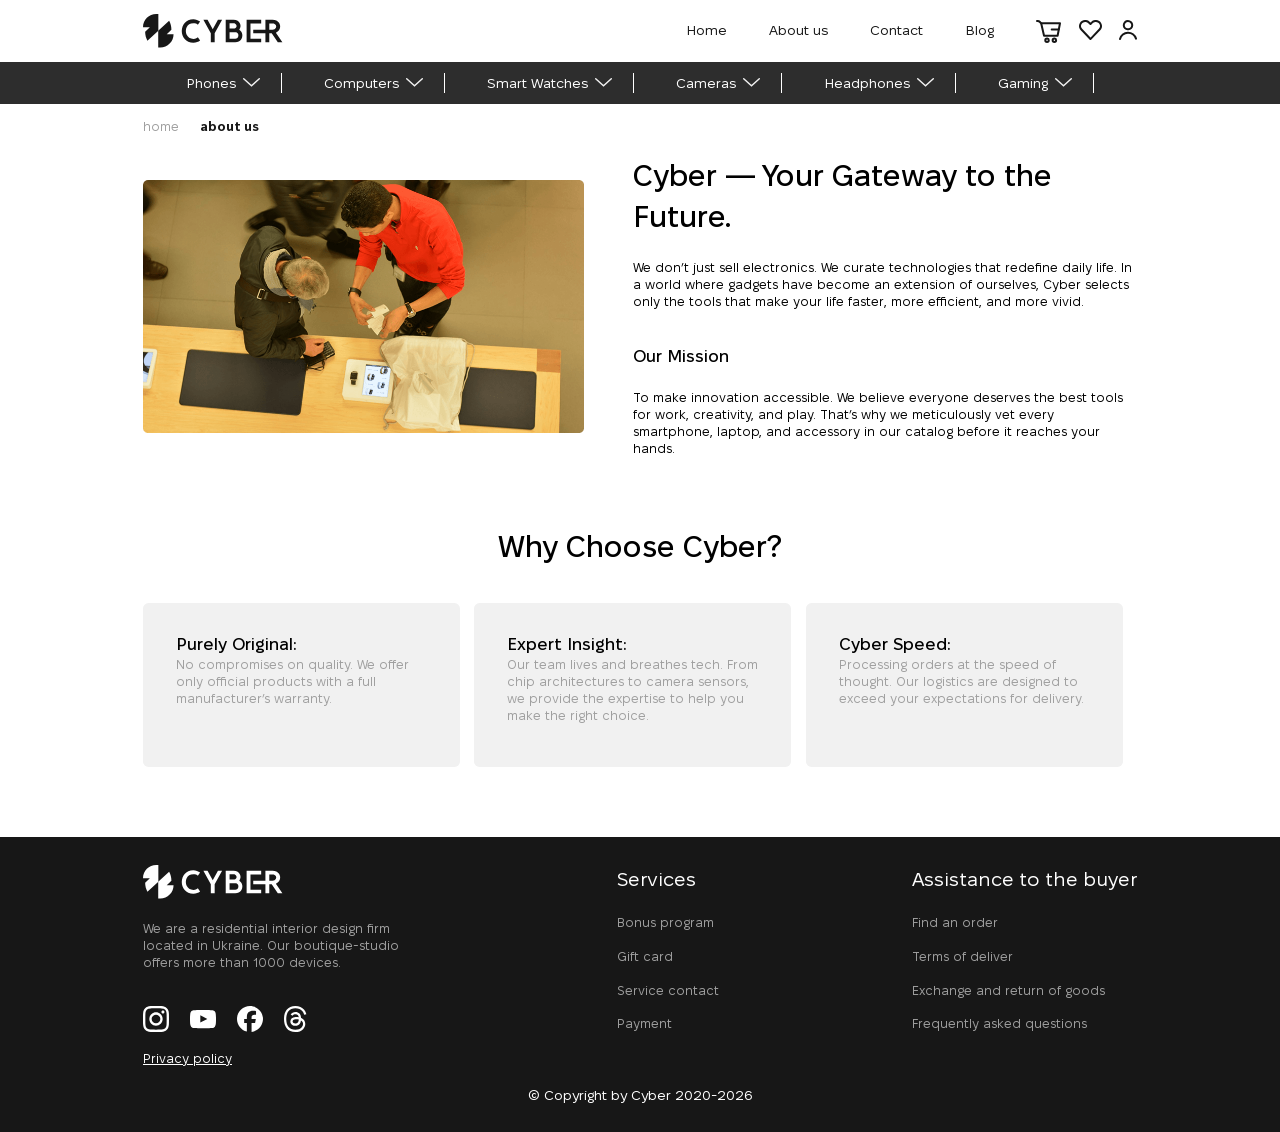
==== aboutus.html @ ea9ed5dd "add" ====
<!DOCTYPE html>
<html lang="en">
<head>
    <meta charset="UTF-8">
    <meta name="viewport" content="width=device-width, initial-scale=1.0">
    <title>about us</title>
    <link rel="stylesheet" href="css/style.css">
</head>
<body>
    <header class="header">
        <div class="head wrapper">
            <div class="logo">
                <a href="index.html">
                    <source srcset="img/footlogo.svg" type="image/png">
                    <img src="img/footlogo.svg" alt="cyber-logo">
                </a>
            </div>
            <nav class="">
                <div class="main flax-between flax-centr">
                    <div>
                        <ul class="main flax-between flax-centr">
                            <li><a class="swap" href="index.html">Home</a></li>
                            <li><a class="swap" href="aboutus.html">About us</a></li>
                            <li><a class="swap" href="#">Contact</a></li>
                            <li><a class="swap" href="blog.html">Blog</a></li>
                        </ul>
                    </div>
                    <div class="sociall">
                        <a class="fastmove" href="#"><img src="img/ShoppingCart.svg" alt="magazin">
                        </a>
                        <a class="fastmove" href="favourite.html"><img src="img/heard.svg" alt="like">
                        </a>
                        <a class="fastmove" href="#"><img src="img/login.svg" alt="login">
                        </a>
                    </div>
                </div>
            </nav>
        </div>
        <div class="main-catalog">
            <ul class="main-catalog flax-between flax-centr">
                <li class="li"><a class="a" href="#">Phones</a><svg width="17" height="10" viewBox="0 0 12 7"
                        fill="none" xmlns="http://www.w3.org/2000/svg">
                        <path d="M0.5 0.5L6.00002 5.5L11.5 0.5" stroke="#F1F1F1" stroke-linecap="round" />
                    </svg></li>
                <li class="li"><a class="a" href="#">Computers</a><svg width="17" height="10" viewBox="0 0 12 7"
                        fill="none" xmlns="http://www.w3.org/2000/svg">
                        <path d="M0.5 0.5L6.00002 5.5L11.5 0.5" stroke="#F1F1F1" stroke-linecap="round" />
                    </svg></li>
                <li class="li"><a class="a" href="#">Smart Watches</a><svg width="17" height="10" viewBox="0 0 12 7"
                        fill="none" xmlns="http://www.w3.org/2000/svg">
                        <path d="M0.5 0.5L6.00002 5.5L11.5 0.5" stroke="#F1F1F1" stroke-linecap="round" />
                    </svg></li>
                <li class="li"><a class="a" href="#">Cameras</a><svg width="17" height="10" viewBox="0 0 12 7"
                        fill="none" xmlns="http://www.w3.org/2000/svg">
                        <path d="M0.5 0.5L6.00002 5.5L11.5 0.5" stroke="#F1F1F1" stroke-linecap="round" />
                    </svg></li>
                <li class="li"><a class="a" href="#">Headphones</a><svg width="17" height="10" viewBox="0 0 12 7"
                        fill="none" xmlns="http://www.w3.org/2000/svg">
                        <path d="M0.5 0.5L6.00002 5.5L11.5 0.5" stroke="#F1F1F1" stroke-linecap="round" />
                    </svg>
                </li>
                <li class="li"><a class="a" href="#">Gaming</a><svg width="17" height="10" viewBox="0 0 12 7"
                        fill="none" xmlns="http://www.w3.org/2000/svg">
                        <path d="M0.5 0.5L6.00002 5.5L11.5 0.5" stroke="#F1F1F1" stroke-linecap="round" />
                    </svg>
                </li>
            </ul>
        </div>
    </header>
    <main class="wrapper">
        <div class="knopka">
            <a class="kn" href="#">home</a>
            <a class="activ" href="#">about us</a>
        </div>
        <section class="aboutus">
            <div class="img">
                <picture>
                    <img src="img/aboutimg.png" alt="photo shop">
                </picture>
            </div>
            <div class="textus">
                <div class="hed">
                    <h2 class="hedh2">Cyber — Your Gateway to the Future.</h2>
                    <p>We don’t just sell electronics. We curate technologies that redefine daily life. In a world where gadgets have become an extension of ourselves, Cyber selects only the tools that make your life faster, more efficient, and more vivid.</p>
                </div>
                <div class="nuz">
                    <h2 class="minih2">Our Mission</h2>
                    <p>To make innovation accessible. We believe everyone deserves the best tools for work, creativity, and play. That’s why we meticulously vet every smartphone, laptop, and accessory in our catalog before it reaches your hands.</p>
                </div>
            </div>
        </section>
        <h2 class="imbest">Why Choose Cyber?</h2>
        <div class="whyme">
            <div class="original">
                <h2>Purely Original:</h2>
                <p>No compromises on quality. We offer only official products with a full manufacturer’s warranty.</p>
            </div>
            <div class="expert">
                <h2>Expert Insight:</h2>
                <p>Our team lives and breathes tech. From chip architectures to camera sensors, we provide the expertise to help you make the right choice.</p>
            </div>
            <div class="speed">
                <h2>Cyber Speed:</h2>
                <p>Processing orders at the speed of thought. Our logistics are designed to exceed your expectations for delivery.</p>
            </div>
        </div>
    </main>
    <footer>
        <div class="footer ">
            <div class="footer wrapper">
                <div class="Cyber">
                    <div class="foot-logo">
                        <a href="index.html">
                            <img src="img/headlogo.svg" alt="footerlogo">
                        </a>
                    </div>
                    <div class="foottext">
                        <p>We are a residential interior design firm located in Ukraine. Our boutique-studio offers more
                            than
                            1000
                            devices.</p>
                    </div>
                    <div class="social">
                        <a class="socialm" href="#">
                            <img src="img/SocialIcons.svg" alt="Socialinst">
                        </a>
                        <a class="socialm" href="#">
                            <img src="img/youtobe.svg" alt="Socialyoutobe">
                        </a>
                        <a class="socialm" href="#">
                            <img src="img/face.svg" alt="Socialface">
                        </a>
                        <a class="socialm" href="#">
                            <img src="img/tread.svg" alt="Socialtread">
                        </a>
                    </div>
                    <div class="policy">
                        <a class="policy" href="#">Privacy policy</a>
                    </div>
                </div>
                <div class="service">
                    <h2 class="serv">Services</h2>
                    <ul class="servicesmenu">
                        <li><a class="serme" href="#">Bonus program</a></li>
                        <li><a class="serme" href="#">Gift card</a></li>
                        <li><a class="serme" href="#">Service contact</a></li>
                        <li><a class="serme" href="#">Payment</a></li>
                    </ul>
                </div>
                <div class="assistance">
                    <h2 class="serv">Assistance to the buyer</h2>
                    <ul class="assistancemenu">
                        <li><a class="serme" href="#">Find an order</a></li>
                        <li><a class="serme" href="#">Terms of deliver</a></li>
                        <li><a class="serme" href="#">Exchange and return of goods</a></li>
                        <li><a class="serme" href="#">Frequently asked questions</a></li>
                    </ul>
                </div>

            </div>
        </div>
        <p class="year ">© Copyright by Cyber 2020-2026</p>

    </footer>
</body>
</html>
---- css/style.css ----
@font-face {
    font-family: 'Fixel Display';
    src: url('../font/FixelDisplay-Bold.woff2') format('woff2'),
        url('../font/FixelDisplay-Bold.woff') format('woff'),
        url('../font/FixelDisplay-Bold.ttf') format('truetype');
    font-weight: bold;
    font-style: normal;
    font-display: swap;
}

@font-face {
    font-family: 'Fixel Display';
    src: url('../font/FixelDisplay-Medium.woff2') format('woff2'),
        url('../font/FixelDisplay-Medium.woff') format('woff'),
        url('../font/FixelDisplay-Medium.ttf') format('truetype');
    font-weight: 500;
    font-style: normal;
    font-display: swap;
}

@font-face {
    font-family: 'Fixel Display';
    src: url('../font/FixelDisplay-Regular.woff2') format('woff2'),
        url('../font/FixelDisplay-Regular.woff') format('woff'),
        url('../font/FixelDisplay-Regular.ttf') format('truetype');
    font-weight: normal;
    font-style: normal;
    font-display: swap;
}

@font-face {
    font-family: 'Fixel Display';
    src: url('../font/') format('woff2'),
        url('../font/FixelDisplay-ExtraLight.woff') format('woff'),
        url('../font/FixelDisplay-ExtraLight.ttf') format('truetype');
    font-weight: 200;
    font-style: normal;
    font-display: swap;
}

html {
    font-size: 0.5px;
}

* {
    margin: 0;
    padding: 0;
}

body {
    cursor: url("/img/aplecors"), auto;
}

body,
p,
ul,
h1,
h2,
a {
    font-family: 'Fixel Display';
    margin: 0;
}

h2 {
    font-size: 42rem;
    font-weight: 500;
}

.info {
    display: flex;
}

.namer {
    padding: 55 0rem;
}
.logo img{
    width: 100%;
    max-width: 140px;
}
.foot-logo img{
    width: 100%;
    max-width: 140px;
}
.wrapper {
    max-width: 1420rem;
    margin: 0rem auto;
}

.dark-bgc {
    display: none;
    position: fixed;
    top: 0;
    left: 0;
    width: 100%;
    height: 100%;
    background-color: rgba(0, 0, 0, 0.42);
    backdrop-filter: blur(4px);
    z-index: 1;
}

.cancel {
    position: absolute;
    left: 90%;
    top: 0%;
    z-index: 3;
    font-size: 60rem;
}

.sociall {
    display: flex;
    gap: 25rem;
    cursor: url("/img/aplecotcebtn"), pointer;
}

.AirPods {
    border-top: 2px solid black;
}

.visionpro {
    border-top: 2px solid black;
}

.Macbook {
   border-top: 2px solid black;
}

.info {
    min-height: 70vh;
    display: grid;
    grid-template-columns: repeat(1, 1fr);
    grid-template-rows: repeat(4, 1fr);

}

.info h2 {
    font-weight: 200;
    text-transform: uppercase;
    padding: 0 0 40rem 0;
}

.info span {
    font-weight: 500;
    text-transform: uppercase;

}

.main,
ul,
a {
    gap: 60rem;
    text-decoration: none;
    list-style: none;
    color: #171717;
    cursor: url("/img/aplecotcebtn"), pointer;
}
.swap {
    font-size: 20rem;
    display: inline-block;
    transition: .5s;
}
.menu {
    position: fixed;
    left: -100%;
    top: 0;
    gap: 20px;
    height: 100vh;
    width: 70vw;
    background-color: #ffffff81;
    z-index: 3;
    display: flex;
    flex-direction: column;
    align-items: top;
}
.menu a{
    border-bottom: 3px solid black;
    font-size: 50rem;
}
.burger span {
    display: block;
    height: 7rem;
    background-color: #000000;
    margin: 3rem 0;
    border-radius: 5rem;
}

.br1 {
    width: 40rem;
}

.br2 {
    width: 30rem;
}

.br3 {
    width: 20rem;
}

.header {
    background: #fff;
}

.head {
    padding: 20rem 0;
    display: flex;
    justify-content: space-between;
    align-items: center;
}

.main-catalog {
    display: flex;
    align-items: center;
    justify-content: center;
    height: 60rem;
    color: rgba(255, 255, 255, 1);
    background-color: #2D2D2D;
    font-size: 20rem;
    overflow: scroll;
    
}
.main-catalog svg{
    display: none;
}

svg {
    display: inline-block;
    transition: .5s;
}

.a {
    transition: .5s;
    color: rgba(255, 255, 255, 1);
    display: inline-block;
    cursor: url("/img/aplecotcebtn"), pointer;
    padding: 0 10rem 0 0;
}

.name {
    position: relative;
    align-items: center;
    background: rgba(23, 23, 23, 1);
    height: 90vh;
    padding: 100rem 0 0 0;
    margin: 0 auto;
    font-weight: 200;
    overflow: hidden;
}

.name p,
h1 {
    font-size: 28rem;
    color: rgba(255, 255, 255, 1);
}

h1 {
    font-weight: 200;
    font-size: 72rem;
    text-transform: uppercase;
}

h1 span {
    font-weight: 500;
}

.namep {
    padding: 50rem;
}

.btn-shopwhite {
    font-size: 30rem;
    color: #fff;
    display: inline-block;
    padding: 11.5rem 61.29rem;
    text-align: center;
    border-radius: 5rem;
    border: 1rem solid #ffffff;
    transition: .5s;
    cursor: url("/img/aplecotcebtn"), pointer;
}

.p {
    padding: 0 0 60rem 0;
}

.btn-shopblack {
    font-size: 30rem;
    color: rgba(23, 23, 23, 1);
    display: inline-block;
    padding: 11.5rem 61.29rem;
    text-align: center;
    border-radius: 5rem;
    border: 1rem solid rgba(23, 23, 23, 1);
    transition: .5s;
    cursor: url("/img/aplecotcebtn"), pointer;
}

.boton {
    padding: 40rem 0 0 0;
}

.imageplay {
    width: 100%;
    max-width: 300rem;
}

.textps {
    font-size: 18rem;
    flex-direction: column;
    padding: 0 5rem 0 0;
    text-align: center;
}

.PlayStation {
    display: flex;
    align-items: center;
    background: #ffffff;
}

.imageair {
    width: 100%;
    max-width: 120rem;
}

.textair {
    font-size: 18rem;
    flex-direction: column;
    text-align: center;
}

.AirPods {
    display: flex;
    align-items: center;
    background: #F1F1F1;
}

.imagevis {
    width: 100%;
    max-width: 120rem;
    padding: 0 15rem 0 0;
    
}

.textvis {
    font-size: 18rem;
    flex-direction: column;
    text-align: center;
}

.visionpro {
    display: flex;
    align-items: center;
    background: #CACACA;
}

.imagemac {
    width: 100%;
    max-width: 300rem;
    
    
}

.textmac {
    padding: 0 0 0 67rem;
    font-size: 18rem;
    width: 100%;
    max-width: 300rem;
    flex-direction: column;
    align-items: center;
}

.Macbook {
    display: flex;
    align-items: center;
    justify-content: space-between;
    background: #F1F1F1;
}

.textps h2 {
    font-size: 42rem;
}

.textmac h2 {
    font-size: 42rem;
}

.textair h2 {
    font-size: 42rem;
}

.textvis h2 {
    font-size: 42rem;
}

.iphon {
    position: absolute;
    bottom: -10rem;
    left: 50%;
    transform: translatex(-50%);
    display: none;
}

.iphon>picture {
    position: relative;
    z-index: 1;
}

.sp {
    position: relative;
    display: none;
}

.spann {
    position: absolute;
    display: block;
    bottom: 0;
    width: 200rem;
    height: 200rem;
    border-radius: 50%;
    z-index: 0;
    transform: translate(-50%);
}

.orang {
    left: 20%;
    background-color: orange;
    box-shadow: 0 0 500rem 100rem orange;
}

.wite {
    left: 80%;
    background-color: rgb(255, 255, 255);
    box-shadow: 0 0 500rem 100rem rgb(255, 255, 255);
}

.textname {
    text-align: center;
}

.clas {
    display: flex;
    gap: 30rem;
    padding: 30rem 0rem;
}

figure {
    background: #F1F1F1;
    border-radius: 8rem;
    text-align: center;
    padding: 27rem 24rem 38rem;
    margin: 0;
    transition: .5s;
    cursor: url("/img/aplecotcebtn"), pointer;
}

figcaption {
    display: flex;
    flex-direction: column;
    justify-content: space-between;
    height: 100%;
}

picture {
    display: inline-block;
    min-height: 150rem;
}

picture img {
    width: 100%;
    height: 100%;
    object-fit: cover;
}

.catalog {
    display: grid;
    grid-template-columns: repeat(2, 1fr);
    gap: 20rem;
}

.pr {
    display: flex;
    justify-content: center;
    align-items: center;
    gap: 20rem;
}


figure h2 {
    padding: 0 30rem 0 25rem;
    font-weight: 500;
    font-size: 24rem;
}

.price {
    text-align: center;
    font-weight: Bold;
    font-size: 24rem;
    padding: 20rem 0;
}

.price-50 {
    color: #9F9F9F;
    font-size: 20rem;
    text-decoration: line-through;
}

.under {
    text-decoration: underline;
    font-size: 24rem;
    color: #171717;
}

.top {
    font-size: 24rem;
    color: #9F9F9F;
    transition: .5s;
    border: 4rem solid transparent;
}

.active {
    color: #171717;
    text-decoration: underline;
}

.btnbynow {
    font-size: 24rem;
    text-align: center;
    display: block;
    color: #fff;
    background: #171717;
    padding: 18rem;
    border-radius: 5rem;
    border: 1rem solid #171717;
    transition: .5s;
    cursor: url("/img/aplecotcebtn"), pointer;
}

.category {
    padding: 100rem 0 0 0;
}

.product {
    padding: 100rem 0;
}

.min50 {
    padding: 0rem 0rem 100rem 0rem;
}

.min50 h2 {
    padding: 0 0 40rem 0;
}

.categ {
    display: grid;
    grid-template-columns: repeat(2, 1fr);
    padding: 37rem 0 0 0;
}

.btn-categ {
    text-align: center;
    display: block;
    color: #171717;
    padding: 39rem 10rem;
    border-radius: 5rem;
    font-size: 24rem;
    font-weight: 400;
    background-color: #F1F1F1;
    width: 100%;
    max-width: 220rem;
    transition: .5s;
    cursor: url("/img/aplecotcebtn"), pointer;
}

.winter-sale {
    display: flex;
    flex-direction: column;
    align-items: center;
    justify-content: center;
    height: 60vh;
    background-image: radial-gradient(rgba(0, 0, 0, 1), rgba(40, 40, 40, 1));
    margin-bottom: 96rem;
    position: relative;
}

.texwin {
    display: flex;
    z-index: 1;
    flex-direction: column;
    align-items: center;
    text-align: center;
}

.foniph {
    position: absolute;
    bottom: 0rem;
    left: 20%;
    transform: translatex(-50%);
    z-index: 0;
    width: 100%;
    max-width: 450px;
    display: none;
}

.fonipa {
    position: absolute;
    left: 80%;
    transform: translatex(-50%);
    z-index: 0;
    display: none;
}

.wintr {
    font-weight: 200;
    text-transform: uppercase;
    font-size: 72rem;
    padding: 60rem;
    color: rgba(255, 255, 255, 1);
}

.wintr span {
    font-weight: 500;
}

.foot-logo {
    padding: 40rem 0rem 30rem;
}

.footer {
    width: 100%;
    display: flex;
    justify-content: space-between;
    background: #171717;
}

.footer p {
    font-size: 18rem;
}

.foottext {
    max-width: 400rem;
    width: 100%;
    color: #9F9F9F;
}

.social {
    display: flex;
    align-items: center;
    gap: 30rem;
    padding: 50rem 0 25rem 0;
    transition: .5s;
}
.social img{
    width: 100%;
    max-width: 17px;
}

.serme {
    color: #9F9F9F;
}

.policy {
    color: #ffffff;
    text-decoration: underline;
    font-size: 18rem;
    transition: .5s;
    display: inline-block;
    cursor: url("/img/aplecotcebtn"), pointer;
}

.serv {
    font-weight: 400;
    padding: 0 0 30rem 0;
    font-size: 28rem;
    color: #fff;
}

.year {
    padding: 26rem 0 39rem 0;
    color: rgba(255, 255, 255, 1);
    background-color: #171717;
    text-align: center;
    font-size: 20rem;
}

.btn-price {
    font-size: 24rem;
    text-align: center;
    color: rgba(23, 23, 23, 1);
    padding: 18rem;
    border-radius: 5rem;
    border: 1rem solid rgba(241, 241, 241, 1);
}

.cata-log {
    display: grid;
    grid-template-columns: repeat(3, 1fr);
    gap: 20rem;
}

.baton-filter {
    display: inline;
}

.servicesmenu {

    display: grid;
    gap: 24rem;
}

.assistancemenu {
    display: grid;
    gap: 24rem;
}

.assistance {
    padding: 40rem 0 0 0;
}

.service {
    padding: 40rem 0 0 0;
}

.btn-dark {
    font-size: 24rem;
    text-align: center;
    color: rgba(255, 255, 255, 1);
    background: rgba(23, 23, 23, 1);
    padding: 18rem;
    border-radius: 5rem;
    cursor: url("/img/aplecotcebtn"), pointer;
}

.btn-white {
    font-size: 24rem;
    text-align: center;
    color: rgba(23, 23, 23, 1);
    padding: 18rem;
    border-radius: 5rem;
    border: 1rem solid rgba(23, 23, 23, 1);
    cursor: url("/img/aplecotcebtn"), pointer;
}

.flax-between {
    display: flex;
    justify-content: space-between;
}

.flax-centr {
    display: flex;
    justify-content: center;
}

.item-centr {
    display: flex;
    align-items: center;
}

.flax-centre {
    flex-direction: column;
}

.socialm {
    transition: .5s;
}

.li {
    transition: .5s;
    display: flex;
    align-items: center;
}

.serme {
    display: inline-block;
    transition: .5s;
    font-size: 18rem;
    cursor: url("/img/aplecotcebtn"), pointer;
}


.fastmove {
    transition: .5s;
}

.li:hover>svg {
    transform: rotate(180deg);
}

figure:hover {
    scale: 1.035;
    box-shadow: 0 0 5rem 3rem rgba(22, 22, 22, .2);
}

.btnbynow:hover {
    background-color: #F1F1F1;
    color: #171717;
    border: 1rem solid #171717;
}

.a:hover {
    transform: scale(1.09);

}

.top:hover {
    color: #171717;
    border-bottom: 2rem solid #171717;
}

.swap:hover {
    transform: scale(1.4);
}

.fastmove:hover {
    transform: scale(1.3);
}

.btn-shopwhite:hover {
    transform: scale(1.1);
    box-shadow: 0 0 5rem 3rem rgba(255, 255, 255, 0.4);
    background: #ffffff;
    color: #171717;
}

.btn-shopblack:hover {
    transform: scale(1.1);
    box-shadow: 0 0 5rem 3rem rgba(0, 0, 0, 0.5);
    background: #171717;
    color: #F1F1F1;
}

.btn-categ:hover {
    transform: scale(1.08);
    background: #171717;
    color: #CACACA;
    box-shadow: 0 0 5rem 3rem rgba(0, 0, 0, 0.6);
}

.socialm:hover {
    transform: scale(1.3);
}

.serme:hover {
    color: #fff;
    transform: scale(1.2);
}

.policy:hover {
    transform: scale(1.1);
}

@media screen and (min-width:1024px) {
    .sp {
        display: block;
    }

    .PlayStation {
    grid-row: 1/2;
    grid-column: 1/3;
}
.AirPods {
    grid-column: 1/2;
    grid-row: 2/2;
    border: none;
}

.visionpro {
    grid-row: 2/3;
    grid-row: 2/2;
    border: none;
}

.Macbook {
    grid-column: span 2;
    grid-row: 1/3;
    border: none;
}
.info {
    min-height: 70vh;
    display: grid;
    grid-template-columns: repeat(4, 1fr);
    grid-template-rows: repeat(2, 1fr);

}
    .iphon {
        display: block;
    }

    .catalog {
        display: grid;
        grid-template-columns: repeat(4, 1fr);
        gap: 20rem;
    }
    .textps,
    .textvis,
    .textair,
    .textmac{
        display: flex;
        flex-direction: column;
        align-items: start;
    }
    .categ {
        display: grid;
        grid-template-columns: repeat(6, 1fr);
        padding: 37rem 0 0 0;
    }
.main-catalog {
    display: flex;
    align-items: center;
    justify-content: center;
    height: 60rem;
    color: rgba(255, 255, 255, 1);
    background-color: #2D2D2D;
    font-size: 20rem;
}
.main-catalog svg{
    display: block;
}
.li {
    border-right: 1rem solid #fff;
    padding: 0 30rem 0 0;
}
    html {
        font-size: .7px;
    }
    .foniph,
    .fonipa{
        display: block;
    }
    .texwin {
    display: flex;
    z-index: 1;
    flex-direction: column;
    align-items: center;
}
.social img{
    width: 100%;
    max-width: 26px;
}

}
@media screen and (min-width:426px) {
    .iphon , .sp{
        display: block;
    }
    .PlayStation {
    grid-row: 1/2;
    grid-column: 1/3;
}
.AirPods {
    grid-column: 1/2;
    grid-row: 2/2;
    border: none;
}

.visionpro {
    grid-row: 2/3;
    grid-row: 2/2;
    border: none;
}

.Macbook {
    grid-column: span 2;
    grid-row: 1/3;
    border: none;
}
.info {
    min-height: 70vh;
    display: grid;
    grid-template-columns: repeat(4, 1fr);
    grid-template-rows: repeat(2, 1fr);

}
.categ {
        display: grid;
        grid-template-columns: repeat(6, 1fr);
        padding: 37rem 0 0 0;
    }
    .catalog {
        display: grid;
        grid-template-columns: repeat(4, 1fr);
        gap: 20rem;
    }
    .foniph,
    .fonipa{
        display: block;
    }
    .foniph{
        width: 100%;
        max-width: 430rem;
    }
}
@media screen and (min-width:2560px) {
    html {
        font-size: 1.75px;
    }
    .iphon17top, .sp{
        width: 1200rem;
    }
    .li svg{
       width: 40px;
       height: 40px;
    }
    .sociall img{
        width: 50px;
    }
    .socialm img{
        width: 60px;
    }
    .foot-logo img, .logo img{
        max-width: 400px;
        width: 100%;
    }
    .logo img{
        max-width: 400px;
        width: 100%;
    }
}
.blog {
    display: grid;
    grid-template-columns: repeat(2, 1fr);
    gap: 20rem;
    padding: 0 0 100rem 0;
    width: 100%;
    max-width: 1140rem;
}

.blog h2 {
    font-size: 24rem;
    font-weight: 500;
}

.blog p {
    font-size: 18rem;
    font-weight: 400;
}

.knopka {
    font-size: 18rem;
    display: flex;
    gap: 30rem;
    padding: 20rem 0 30rem 0;
}

.activ {
    color: #171717;
    font-weight: 600;
}

.kn {
    color: rgba(159, 159, 159, 1);
    font-weight: 400;
}

.date {
    color: rgba(159, 159, 159, 1);
    font-weight: 500;
    font-size: 18rem;
}

.bliph {
    width: 100%;
    max-width: 560rem;
}

.blmac {
    width: 100%;
    max-width: 560rem;
}

.blpla {
    width: 100%;
    max-width: 560rem;
}

.blsam {
    width: 100%;
    max-width: 560rem;
}

.textblog {
    width: 100%;
    max-width: 560rem;
}

.aboutus {
    display: flex;
    justify-content: space-between;
    align-items: center;
    gap: 71rem;
    padding: 0 0 100rem 0;
}

.imbest {
    padding: 0 0 50rem 0;
    text-align: center;
}

.textus {
    width: 100%;
    max-width: 742rem;
}

.hed {
    padding: 0 0 50rem 0;
}

.minih2 {
    padding: 0 0 30rem;
    font-size: 24rem;
}

.hedh2 {
    padding: 0 0 30rem 0;
    font-size: 42rem;
}

.textus p {
    font-size: 18rem;
}

.whyme {
    display: grid;
    grid-template-columns: repeat(3, 1fr);
    padding: 0 0 100rem 0;
}

.whyme h2 {
    font-size: 24rem;
}

.whyme p {
    color: rgba(159, 159, 159, 1);
    font-size: 18rem;
}

.original {
    display: inline-block;
    background-color: rgba(241, 241, 241, 1);
    width: 100%;
    max-width: 360rem;
    padding: 42rem 46rem 62rem 47rem;
    border-radius: 8rem;
    align-items: center;
}

.expert {
    display: inline-block;
    background-color: rgba(241, 241, 241, 1);
    width: 100%;
    max-width: 360rem;
    padding: 42rem 46rem 62rem 47rem;
    border-radius: 8rem;
    align-items: center;
}

.speed {
    display: inline-block;
    background-color: rgba(241, 241, 241, 1);
    width: 100%;
    max-width: 360rem;
    padding: 42rem 46rem 62rem 47rem;
    border-radius: 8rem;
    align-items: center;
}
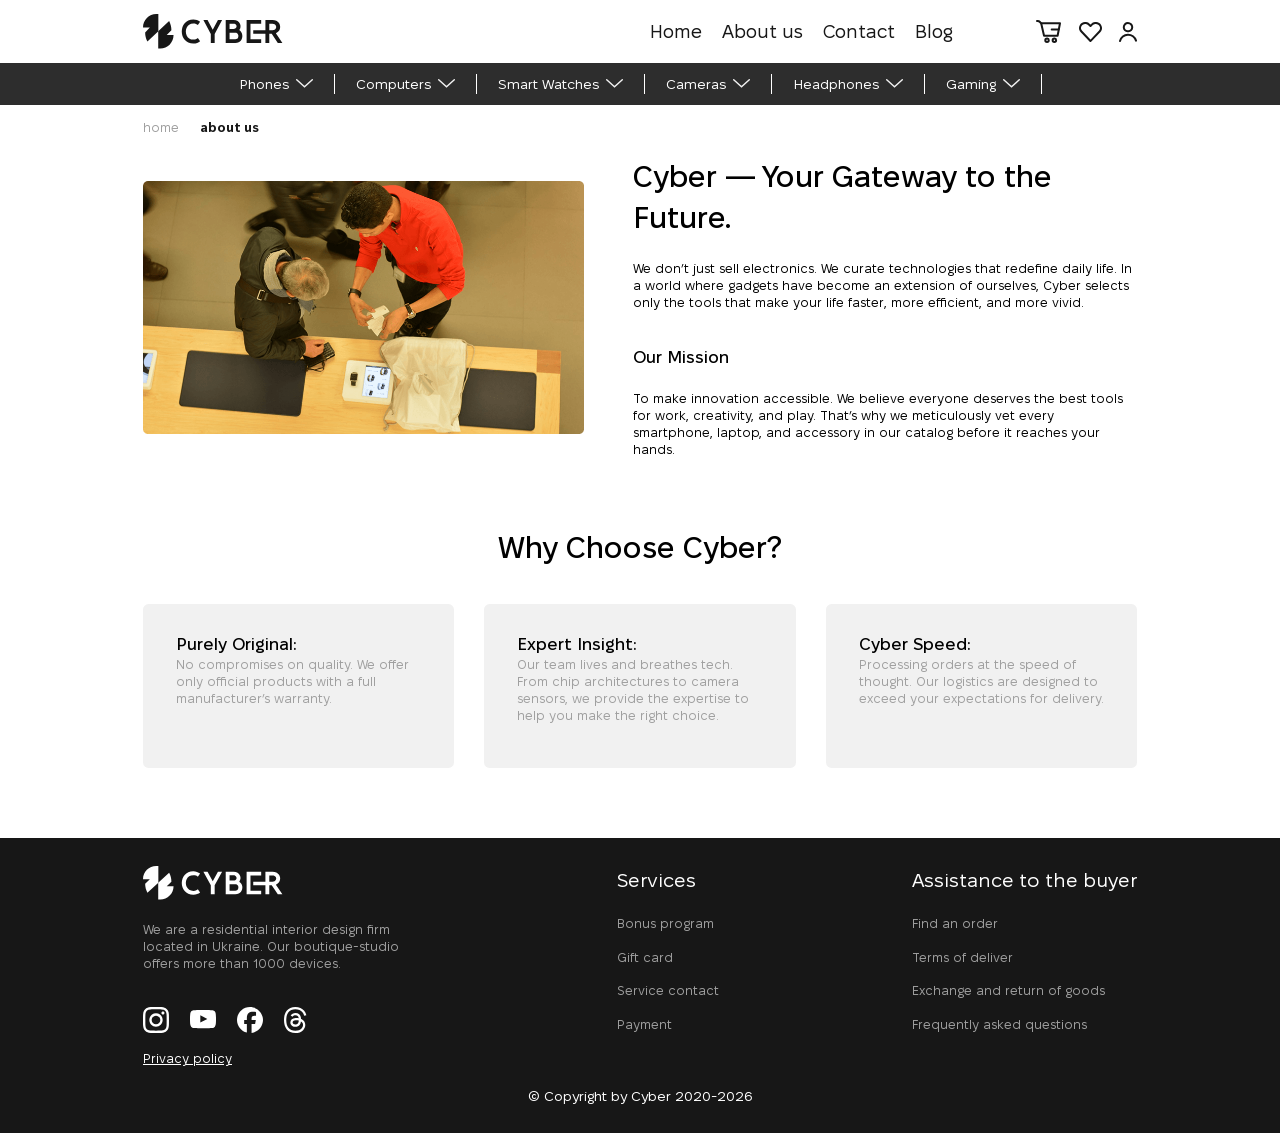
==== commit e27ff34a: "add" ====
--- a/aboutus.html
+++ b/aboutus.html
@@ -17,12 +17,14 @@
             </div>
             <nav class="">
                 <div class="main flax-between flax-centr">
-                    <div>
-                        <ul class="main flax-between flax-centr">
+                    <div class="dark-bgc"></div>
+                    <div class="menubug">
+                        <ul class="menu">
                             <li><a class="swap" href="index.html">Home</a></li>
                             <li><a class="swap" href="aboutus.html">About us</a></li>
                             <li><a class="swap" href="#">Contact</a></li>
                             <li><a class="swap" href="blog.html">Blog</a></li>
+                            <li class="cancel">x</li>
                         </ul>
                     </div>
                     <div class="sociall">
@@ -35,6 +37,11 @@
                     </div>
                 </div>
             </nav>
+            <div class="burger">
+                <span class="br1"></span>
+                <span class="br2"></span>
+                <span class="br3"></span>
+            </div>
         </div>
         <div class="main-catalog">
             <ul class="main-catalog flax-between flax-centr">
@@ -162,5 +169,23 @@
         <p class="year ">© Copyright by Cyber 2020-2026</p>
 
     </footer>
+    <script>
+        const dark = document.querySelector(".dark-bgc"),
+            burger = document.querySelector(".burger"),
+            menu = document.querySelector(".menu"),
+            cancel = document.querySelector(".cancel")
+
+        burger.addEventListener("click", function () {
+            menu.style.left = "0";
+            dark.style.display = "block"
+        })
+
+        function cancelBurger() {
+            menu.style.left = "-100%";
+            dark.style.display = "none"
+        }
+        cancel.addEventListener("click", cancelBurger)
+        dark.addEventListener("click", cancelBurger)
+    </script>
 </body>
 </html>
--- a/css/style.css
+++ b/css/style.css
@@ -83,6 +83,7 @@
 }
 .wrapper {
     max-width: 1420rem;
+    padding: 0 15px;
     margin: 0rem auto;
 }
 
@@ -93,7 +94,7 @@
     left: 0;
     width: 100%;
     height: 100%;
-    background-color: rgba(0, 0, 0, 0.42);
+    background-color: rgba(255, 255, 255, 0.42);
     backdrop-filter: blur(4px);
     z-index: 1;
 }
@@ -108,6 +109,7 @@
 
 .sociall {
     display: flex;
+    align-items: center;
     gap: 25rem;
     cursor: url("/img/aplecotcebtn"), pointer;
 }
@@ -125,7 +127,6 @@
 }
 
 .info {
-    min-height: 70vh;
     display: grid;
     grid-template-columns: repeat(1, 1fr);
     grid-template-rows: repeat(4, 1fr);
@@ -147,7 +148,7 @@
 .main,
 ul,
 a {
-    gap: 60rem;
+    gap: 30rem;
     text-decoration: none;
     list-style: none;
     color: #171717;
@@ -165,11 +166,11 @@
     gap: 20px;
     height: 100vh;
     width: 70vw;
-    background-color: #ffffff81;
     z-index: 3;
     display: flex;
     flex-direction: column;
     align-items: top;
+    padding: 0 15px;
 }
 .menu a{
     border-bottom: 3px solid black;
@@ -200,7 +201,7 @@
 }
 
 .head {
-    padding: 20rem 0;
+    padding: 20rem 15px;
     display: flex;
     justify-content: space-between;
     align-items: center;
@@ -238,7 +239,7 @@
     position: relative;
     align-items: center;
     background: rgba(23, 23, 23, 1);
-    height: 90vh;
+    height: 60vh;
     padding: 100rem 0 0 0;
     margin: 0 auto;
     font-weight: 200;
@@ -296,7 +297,6 @@
 .boton {
     padding: 40rem 0 0 0;
 }
-
 .imageplay {
     width: 100%;
     max-width: 300rem;
@@ -317,7 +317,7 @@
 
 .imageair {
     width: 100%;
-    max-width: 120rem;
+    max-width: 200rem;
 }
 
 .textair {
@@ -334,7 +334,7 @@
 
 .imagevis {
     width: 100%;
-    max-width: 120rem;
+    max-width: 200rem;
     padding: 0 15rem 0 0;
     
 }
@@ -375,19 +375,19 @@
 }
 
 .textps h2 {
-    font-size: 42rem;
+    font-size: 38rem;
 }
 
 .textmac h2 {
-    font-size: 42rem;
+    font-size: 38rem;
 }
 
 .textair h2 {
-    font-size: 42rem;
+    font-size: 38rem;
 }
 
 .textvis h2 {
-    font-size: 42rem;
+    font-size: 38rem;
 }
 
 .iphon {
@@ -395,7 +395,6 @@
     bottom: -10rem;
     left: 50%;
     transform: translatex(-50%);
-    display: none;
 }
 
 .iphon>picture {
@@ -468,11 +467,14 @@
     height: 100%;
     object-fit: cover;
 }
-
+.product{
+    padding: 0 15rem;
+}
 .catalog {
     display: grid;
     grid-template-columns: repeat(2, 1fr);
     gap: 20rem;
+    padding: 0 15rem;
 }
 
 .pr {
@@ -534,7 +536,7 @@
 }
 
 .category {
-    padding: 100rem 0 0 0;
+    padding: 100rem 15rem;
 }
 
 .product {
@@ -542,11 +544,11 @@
 }
 
 .min50 {
-    padding: 0rem 0rem 100rem 0rem;
+    padding:  0 0 100rem 0;
 }
 
 .min50 h2 {
-    padding: 0 0 40rem 0;
+    padding: 15rem 0 40rem 15rem;
 }
 
 .categ {
@@ -561,12 +563,11 @@
     color: #171717;
     padding: 39rem 10rem;
     border-radius: 5rem;
-    font-size: 24rem;
+    font-size: 22rem;
     font-weight: 400;
     background-color: #F1F1F1;
-    width: 100%;
-    max-width: 220rem;
-    transition: .5s;
+    transition: .5s;
+    box-sizing: border-box;
     cursor: url("/img/aplecotcebtn"), pointer;
 }
 
@@ -575,7 +576,7 @@
     flex-direction: column;
     align-items: center;
     justify-content: center;
-    height: 60vh;
+    height: 40vh;
     background-image: radial-gradient(rgba(0, 0, 0, 1), rgba(40, 40, 40, 1));
     margin-bottom: 96rem;
     position: relative;
@@ -629,6 +630,7 @@
     display: flex;
     justify-content: space-between;
     background: #171717;
+    flex-wrap: wrap;
 }
 
 .footer p {
@@ -851,7 +853,9 @@
     .sp {
         display: block;
     }
-
+.name{
+    height: 90vh;
+}
     .PlayStation {
     grid-row: 1/2;
     grid-column: 1/3;
@@ -874,7 +878,6 @@
     border: none;
 }
 .info {
-    min-height: 70vh;
     display: grid;
     grid-template-columns: repeat(4, 1fr);
     grid-template-rows: repeat(2, 1fr);
@@ -935,12 +938,37 @@
     width: 100%;
     max-width: 26px;
 }
-
-}
+.burger, .cancel{
+    display: none;
+}
+.menu{
+    position: static;
+    width: 500rem;
+    height: 50rem;
+    background-color: none;
+    display: flex;
+    flex-direction: row;
+    font-size: 20rem;
+}
+.menu a{
+    border: none;
+    font-size: 20px;
+}
+.foniph{
+      width: 100%;
+    max-width: 350px;
+    }
+    .fonipa{
+        width: 100%;
+    max-width: 300px;
+    }
+}
+
 @media screen and (min-width:426px) {
     .iphon , .sp{
         display: block;
     }
+
     .PlayStation {
     grid-row: 1/2;
     grid-column: 1/3;
@@ -963,7 +991,6 @@
     border: none;
 }
 .info {
-    min-height: 70vh;
     display: grid;
     grid-template-columns: repeat(4, 1fr);
     grid-template-rows: repeat(2, 1fr);
@@ -983,12 +1010,19 @@
     .fonipa{
         display: block;
     }
+     .imageair , .imagevis{
+        width: 100px;
+     }
     .foniph{
-        width: 100%;
-        max-width: 430rem;
-    }
-}
-@media screen and (min-width:2560px) {
+      width: 100%;
+    max-width: 550rem;
+    }
+    .fonipa{
+    width: 100%;
+    max-width: 210px;
+    }
+}
+@media screen and (min-width:1900px) {
     html {
         font-size: 1.75px;
     }
@@ -999,6 +1033,15 @@
        width: 40px;
        height: 40px;
     }
+    .imageair 
+    {
+        max-width: 200rem;
+        width: 100%;
+     }
+    .imagevis{
+        max-width: 200rem;
+        width: 100%;
+     }
     .sociall img{
         width: 50px;
     }
@@ -1012,6 +1055,24 @@
     .logo img{
         max-width: 400px;
         width: 100%;
+    }
+    .menu{
+        display: flex;
+        width: 800px;
+        gap: 20rem;
+    }
+    .menu{
+    position: static;
+}
+    .menu a{
+        font-size: 30rem;
+    }
+    .foniph{
+      width: 100%;
+    max-width: 550rem;
+    }
+    .fonipa{
+    max-width: 450rem;
     }
 }
 .blog {
@@ -1082,9 +1143,7 @@
 }
 
 .aboutus {
-    display: flex;
-    justify-content: space-between;
-    align-items: center;
+    
     gap: 71rem;
     padding: 0 0 100rem 0;
 }
@@ -1119,7 +1178,8 @@
 
 .whyme {
     display: grid;
-    grid-template-columns: repeat(3, 1fr);
+    grid-template-columns: repeat(1,1fr);
+    gap: 30px;
     padding: 0 0 100rem 0;
 }
 
@@ -1135,18 +1195,15 @@
 .original {
     display: inline-block;
     background-color: rgba(241, 241, 241, 1);
-    width: 100%;
-    max-width: 360rem;
     padding: 42rem 46rem 62rem 47rem;
     border-radius: 8rem;
     align-items: center;
+    justify-content: center;
 }
 
 .expert {
     display: inline-block;
     background-color: rgba(241, 241, 241, 1);
-    width: 100%;
-    max-width: 360rem;
     padding: 42rem 46rem 62rem 47rem;
     border-radius: 8rem;
     align-items: center;
@@ -1155,9 +1212,36 @@
 .speed {
     display: inline-block;
     background-color: rgba(241, 241, 241, 1);
-    width: 100%;
-    max-width: 360rem;
     padding: 42rem 46rem 62rem 47rem;
     border-radius: 8rem;
     align-items: center;
+}
+@media screen and (min-width:768px) {
+    .whyme {
+    display: grid;
+    grid-template-columns: repeat(3, 1fr);}
+    .aboutus {
+    display: flex;
+    justify-content: space-between;
+    align-items: center;
+    gap: 71rem;
+    padding: 0 0 100rem 0;
+}
+.menu{
+    position: static;
+    width: 500rem;
+    height: 50rem;
+    background-color: none;
+    display: flex;
+    flex-direction: row;
+    font-size: 20rem;
+    align-items: center;
+}
+.menu a{
+    border: none;
+    font-size: 27rem;
+}
+.burger, .cancel{
+    display: none;
+}
 }
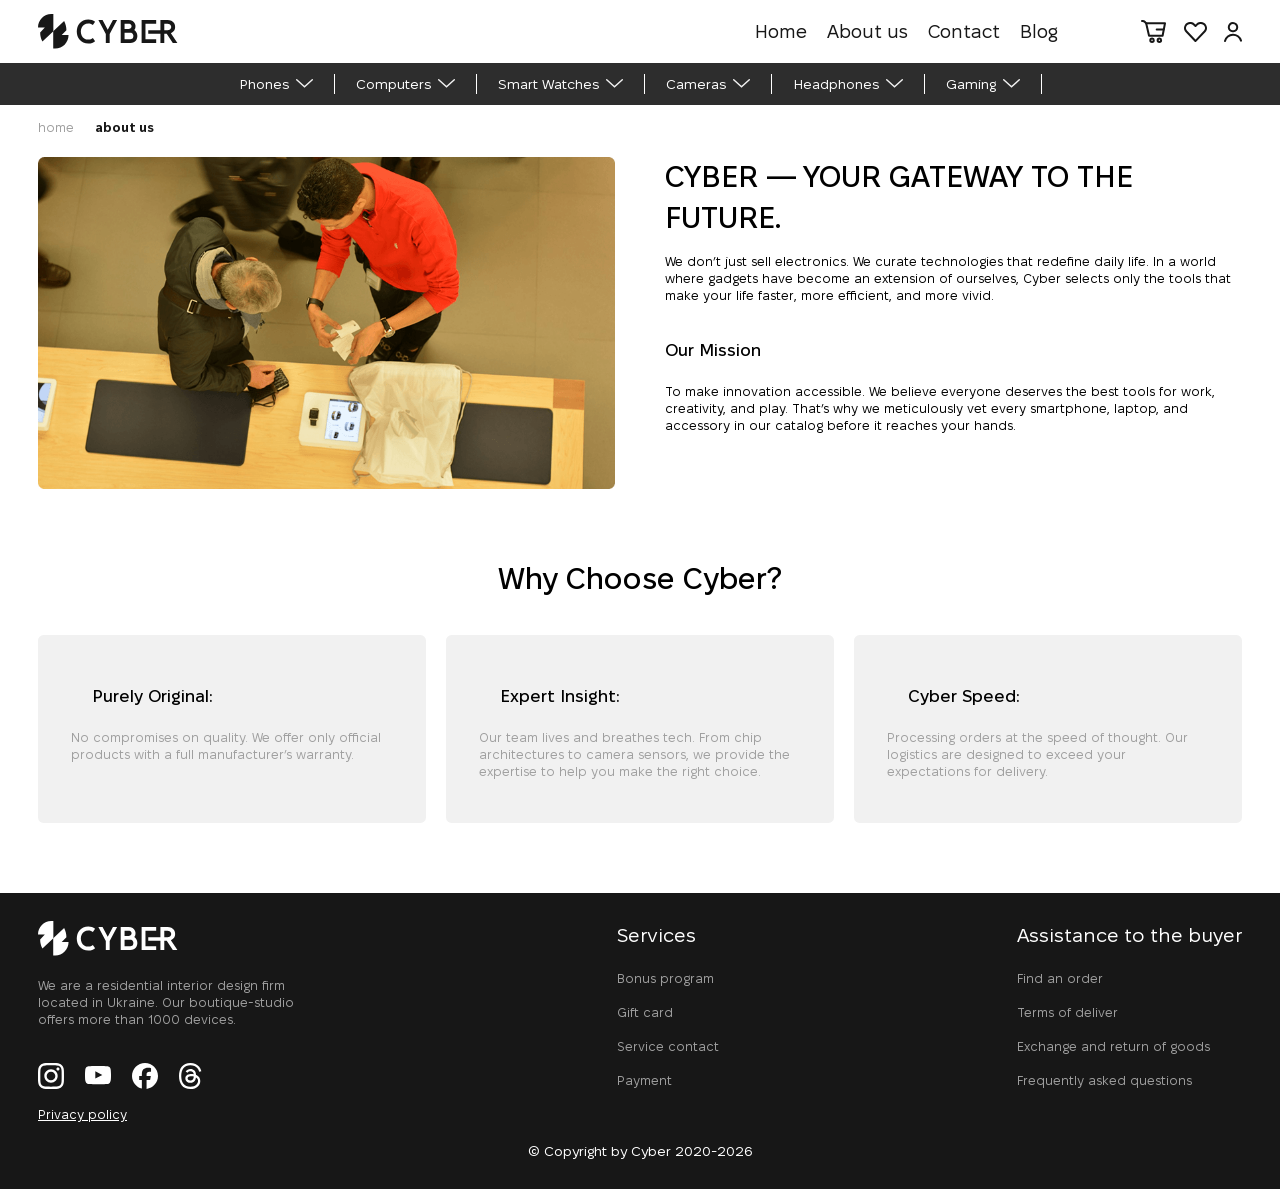
==== commit 83449b64: "blog adaptivd" ====
--- a/aboutus.html
+++ b/aboutus.html
@@ -87,7 +87,7 @@
             </div>
             <div class="textus">
                 <div class="hed">
-                    <h2 class="hedh2">Cyber — Your Gateway to the Future.</h2>
+                    <h1 class="hedh2">Cyber — Your Gateway to the Future.</h2>
                     <p>We don’t just sell electronics. We curate technologies that redefine daily life. In a world where gadgets have become an extension of ourselves, Cyber selects only the tools that make your life faster, more efficient, and more vivid.</p>
                 </div>
                 <div class="nuz">
--- a/css/style.css
+++ b/css/style.css
@@ -82,7 +82,7 @@
     max-width: 140px;
 }
 .wrapper {
-    max-width: 1420rem;
+    max-width: 1720rem;
     padding: 0 15px;
     margin: 0rem auto;
 }
@@ -281,6 +281,7 @@
 .p {
     padding: 0 0 60rem 0;
 }
+
 
 .btn-shopblack {
     font-size: 30rem;
@@ -540,7 +541,7 @@
 }
 
 .product {
-    padding: 100rem 0;
+    padding:15rem;
 }
 
 .min50 {
@@ -987,23 +988,23 @@
 
 .Macbook {
     grid-column: span 2;
-    grid-row: 1/3;
+    grid-row: 3/3;
     border: none;
 }
 .info {
     display: grid;
-    grid-template-columns: repeat(4, 1fr);
-    grid-template-rows: repeat(2, 1fr);
+    grid-template-columns: repeat(2, 1fr);
+    grid-template-rows: repeat(3, 1fr);
 
 }
 .categ {
         display: grid;
-        grid-template-columns: repeat(6, 1fr);
+        grid-template-columns: repeat(3, 1fr);
         padding: 37rem 0 0 0;
     }
     .catalog {
         display: grid;
-        grid-template-columns: repeat(4, 1fr);
+        grid-template-columns: repeat(2, 1fr);
         gap: 20rem;
     }
     .foniph,
@@ -1077,11 +1078,11 @@
 }
 .blog {
     display: grid;
-    grid-template-columns: repeat(2, 1fr);
+    grid-template-columns: repeat(1, 1fr);
     gap: 20rem;
     padding: 0 0 100rem 0;
     width: 100%;
-    max-width: 1140rem;
+    max-width: 1440rem;
 }
 
 .blog h2 {
@@ -1117,33 +1118,40 @@
     font-size: 18rem;
 }
 
-.bliph {
-    width: 100%;
-    max-width: 560rem;
-}
-
-.blmac {
-    width: 100%;
-    max-width: 560rem;
-}
-
-.blpla {
-    width: 100%;
-    max-width: 560rem;
-}
-
-.blsam {
-    width: 100%;
-    max-width: 560rem;
-}
-
-.textblog {
-    width: 100%;
-    max-width: 560rem;
-}
-
+@media screen and (min-width:728px) {
+
+   .blog {
+    display: grid;
+    grid-template-columns: repeat(2, 1fr);
+    gap: 20rem;
+    padding: 0 0 100rem 0;
+    width: 100%;
+    max-width: 1740rem;
+}
+.menu{
+    position: static;
+    width: 500rem;
+    height: 50rem;
+    background-color: none;
+    display: flex;
+    flex-direction: row;
+    font-size: 20rem;
+    align-items: center;
+}
+.menu a{
+    border: none;
+    font-size: 27rem;
+}
+.burger, .cancel{
+    display: none;
+}
+}
+.textblog img{
+    width: 100%;
+}
 .aboutus {
-    
+    display: grid;
+    grid-template-columns: 1fr, 1fr ;
     gap: 71rem;
     padding: 0 0 100rem 0;
 }
@@ -1152,12 +1160,16 @@
     padding: 0 0 50rem 0;
     text-align: center;
 }
-
+.img{
+    width: 100%;
+    border-radius: 10px;
+}
 .textus {
     width: 100%;
-    max-width: 742rem;
-}
-
+}
+.img img {
+    width: 100%;
+}
 .hed {
     padding: 0 0 50rem 0;
 }
@@ -1168,8 +1180,10 @@
 }
 
 .hedh2 {
-    padding: 0 0 30rem 0;
+    padding: 0 0 20rem 0;
     font-size: 42rem;
+    color: #000000;
+    font-weight: 500;
 }
 
 .textus p {
@@ -1179,12 +1193,13 @@
 .whyme {
     display: grid;
     grid-template-columns: repeat(1,1fr);
-    gap: 30px;
+    gap: 20px;
     padding: 0 0 100rem 0;
 }
 
 .whyme h2 {
     font-size: 24rem;
+    padding: 30rem;
 }
 
 .whyme p {
@@ -1221,9 +1236,8 @@
     display: grid;
     grid-template-columns: repeat(3, 1fr);}
     .aboutus {
-    display: flex;
-    justify-content: space-between;
-    align-items: center;
+    display: grid;
+    grid-template-columns: 1fr 1fr;
     gap: 71rem;
     padding: 0 0 100rem 0;
 }
@@ -1244,4 +1258,7 @@
 .burger, .cancel{
     display: none;
 }
+.aboutus img{
+    width: 100%;
+}
 }
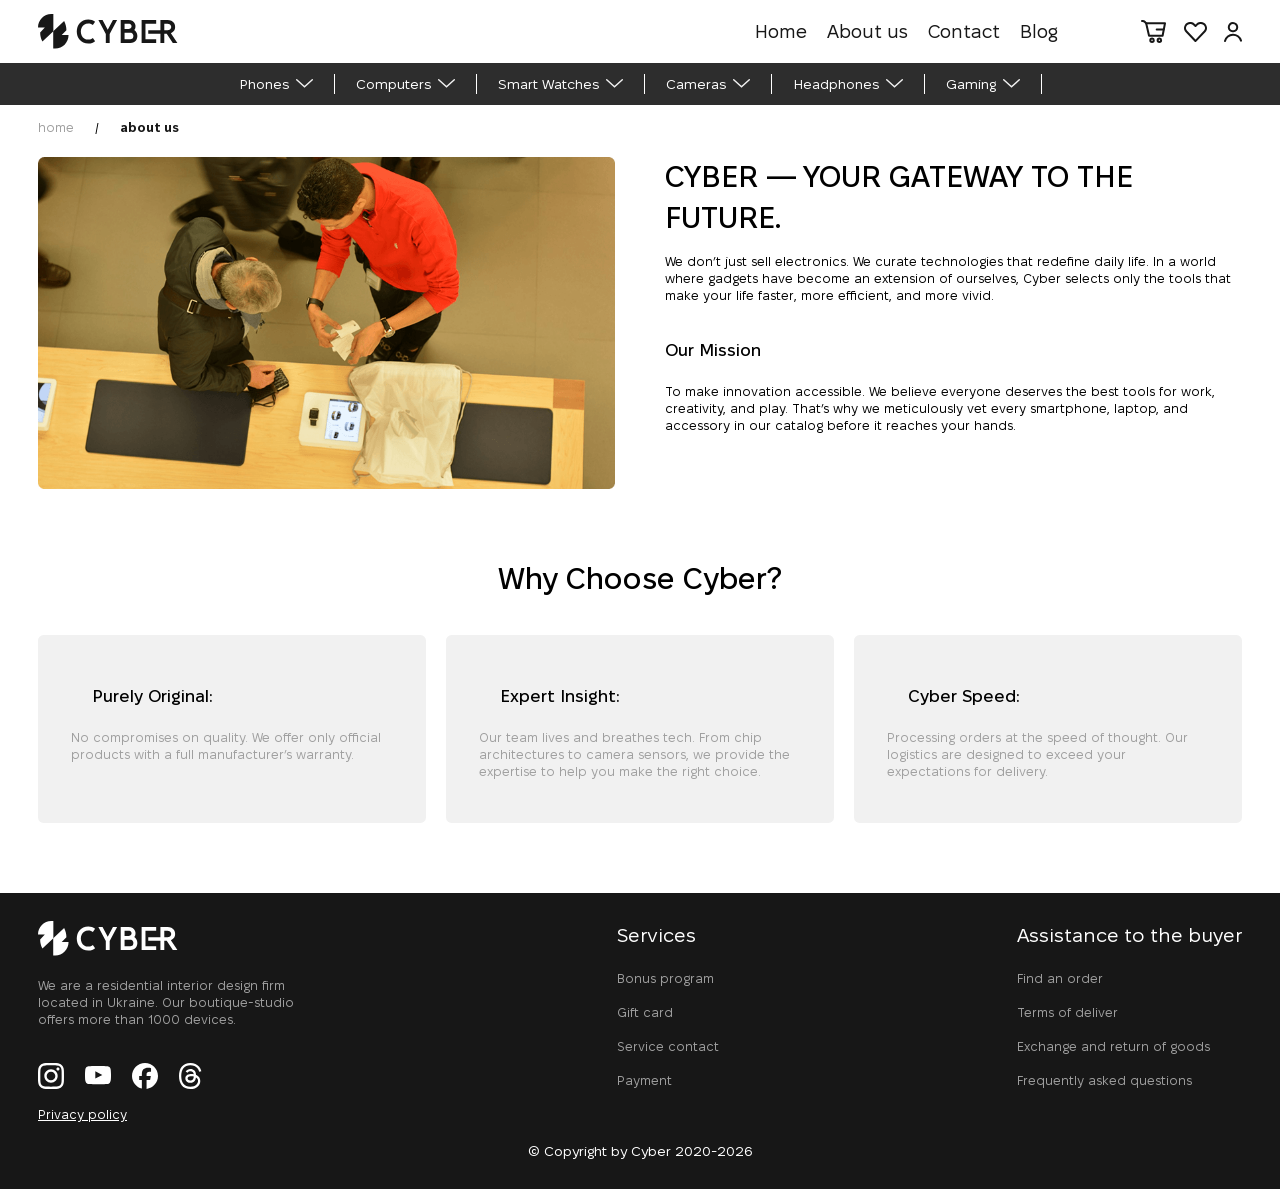
==== commit fa4811fd: "blog adaptivd" ====
--- a/aboutus.html
+++ b/aboutus.html
@@ -22,7 +22,7 @@
                         <ul class="menu">
                             <li><a class="swap" href="index.html">Home</a></li>
                             <li><a class="swap" href="aboutus.html">About us</a></li>
-                            <li><a class="swap" href="#">Contact</a></li>
+                            <li><a class="swap" href="contact.html">Contact</a></li>
                             <li><a class="swap" href="blog.html">Blog</a></li>
                             <li class="cancel">x</li>
                         </ul>
@@ -76,7 +76,8 @@
     </header>
     <main class="wrapper">
         <div class="knopka">
-            <a class="kn" href="#">home</a>
+            <a class="kn" href="index.html">home</a>
+            <p>/</p>
             <a class="activ" href="#">about us</a>
         </div>
         <section class="aboutus">
--- a/css/style.css
+++ b/css/style.css
@@ -724,7 +724,9 @@
 
 .btn-dark {
     font-size: 24rem;
-    text-align: center;
+    display: flex;
+    justify-content: center;
+    align-items: center;
     color: rgba(255, 255, 255, 1);
     background: rgba(23, 23, 23, 1);
     padding: 18rem;
@@ -734,7 +736,9 @@
 
 .btn-white {
     font-size: 24rem;
-    text-align: center;
+     display: flex;
+    justify-content: center;
+    align-items: center;
     color: rgba(23, 23, 23, 1);
     padding: 18rem;
     border-radius: 5rem;
@@ -1076,13 +1080,32 @@
     max-width: 450rem;
     }
 }
+.filter{
+    display: grid;
+    grid-template-columns: 20% 80%;
+}
+.vibor li{
+    padding: 7.5px 0 ;
+}
+.vibor a{
+    font-size: 20rem;
+}
+.setings{
+    font-size: 20rem;
+    display: flex;
+    gap: 10rem;
+}
+.vibor h2{
+    font-size: 28rem;
+    font-weight: 600;
+}
 .blog {
     display: grid;
     grid-template-columns: repeat(1, 1fr);
     gap: 20rem;
     padding: 0 0 100rem 0;
     width: 100%;
-    max-width: 1440rem;
+    max-width: 1140rem;
 }
 
 .blog h2 {
@@ -1126,7 +1149,7 @@
     gap: 20rem;
     padding: 0 0 100rem 0;
     width: 100%;
-    max-width: 1740rem;
+    max-width: 1140rem;
 }
 .menu{
     position: static;
@@ -1261,4 +1284,71 @@
 .aboutus img{
     width: 100%;
 }
+}
+@media screen and (min-width:1900px) {
+    .img img{
+        width: 100%;
+        max-width: 1200px;
+    }
+}
+.infocon h2{
+    font-size: 24rem;
+    font-weight: 500;
+    color: #000000;
+}
+.infocon h1{
+    font-size: 24rem;
+    font-weight: 500;
+    color: #000000;
+}
+.infocon p{
+    font-size: 18rem;
+    font-weight: 400;
+}
+.inp{
+    padding: 20rem 0 35rem 0;
+}
+.colip{display: flex;
+    align-items: center;
+    padding: 20rem 0 0 0;
+}
+.roztash img{
+    width: 100%;
+    height: 500rem;
+}
+
+.colip a{
+    padding:0 8px 0 0;
+
+}
+.infocon{
+    display: grid;
+    grid-template-columns: 1fr ;
+    gap: 80px;
+    width: 100%;
+    max-width: 1140rem;
+    align-items: center;
+    padding: 55px 0 100px 0;
+}
+.textinfo{
+    width: 100%;
+    display: grid;
+    grid-template-columns: repeat(2, 1fr);
+    gap: 20rem;
+}
+@media screen and (min-width:600px) {
+    .infocon{
+    display: grid;
+    grid-template-columns: 1fr 2fr;
+    gap: 40px;
+    width: 100%;
+    max-width: 1140rem;
+    align-items: center;
+    padding: 55px 0 100px 0;
+}
+.textinfo{
+    width: 100%;
+    max-width: 200rem;
+    display: block;
+}
 }
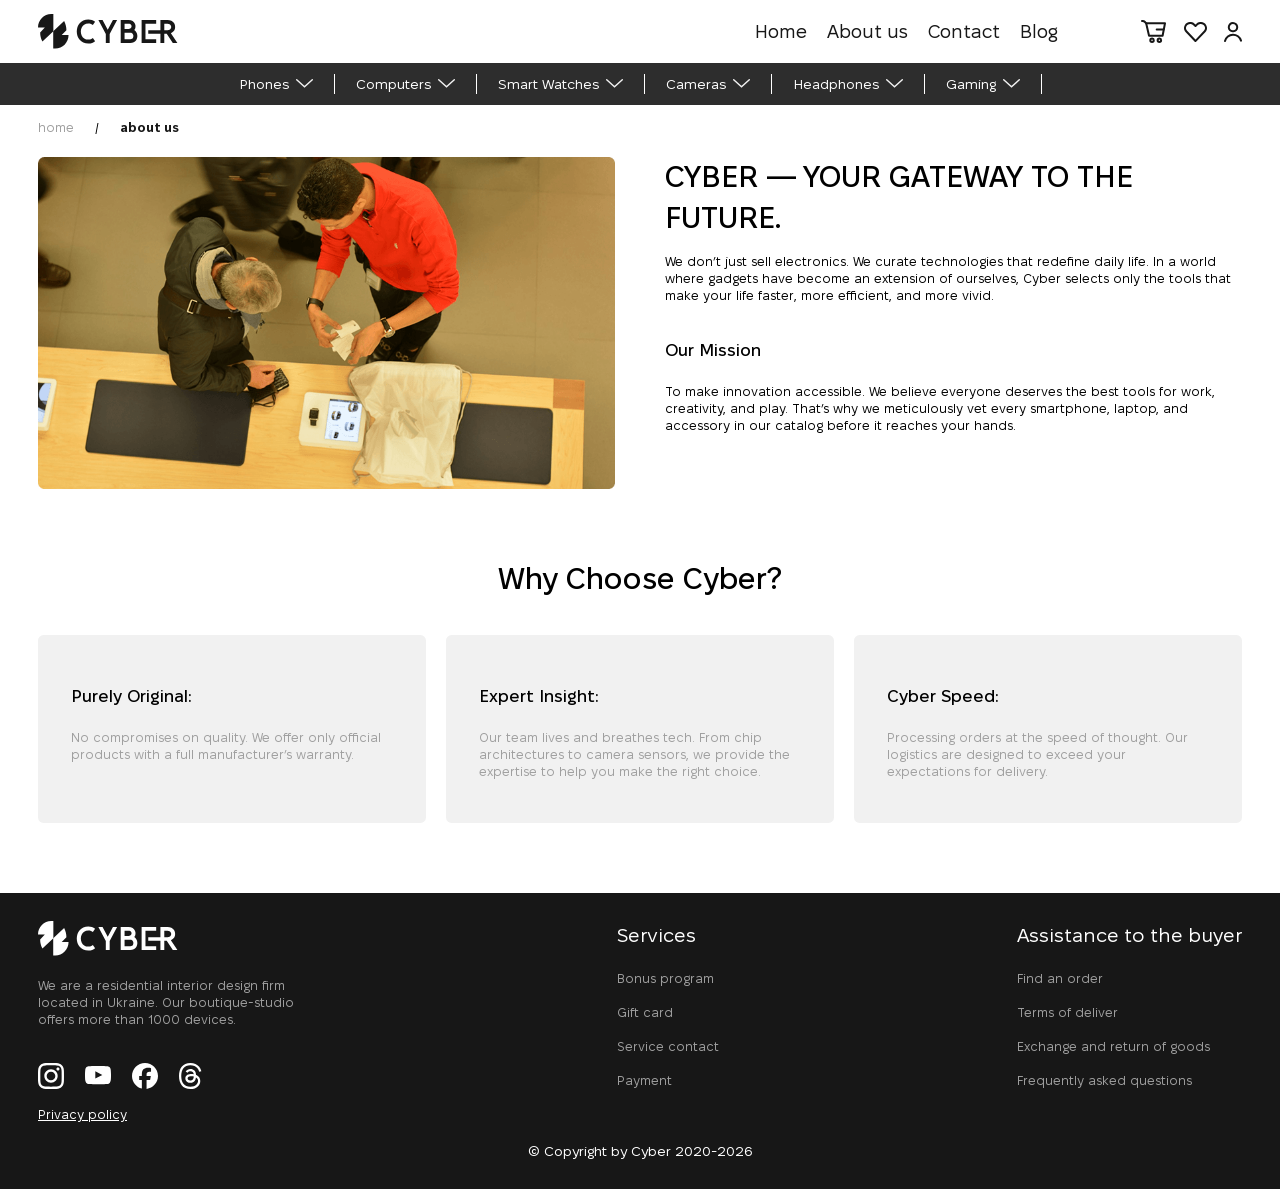
==== commit 5dc4aa80: "blog adaptivd" ====
--- a/aboutus.html
+++ b/aboutus.html
@@ -44,7 +44,7 @@
             </div>
         </div>
         <div class="main-catalog">
-            <ul class="main-catalog flax-between flax-centr">
+            <ul class="main-catalog flax-between wrapper">
                 <li class="li"><a class="a" href="#">Phones</a><svg width="17" height="10" viewBox="0 0 12 7"
                         fill="none" xmlns="http://www.w3.org/2000/svg">
                         <path d="M0.5 0.5L6.00002 5.5L11.5 0.5" stroke="#F1F1F1" stroke-linecap="round" />
--- a/css/style.css
+++ b/css/style.css
@@ -282,7 +282,9 @@
     padding: 0 0 60rem 0;
 }
 
-
+.iphon17top{
+    width: 70vw;
+}
 .btn-shopblack {
     font-size: 30rem;
     color: rgba(23, 23, 23, 1);
@@ -853,6 +855,67 @@
 .policy:hover {
     transform: scale(1.1);
 }
+@media screen and (min-width:426px) {
+    .iphon , .sp{
+        display: block;
+        
+    }
+.iphon17top{
+    width: 50vw;
+}
+    .PlayStation {
+    grid-row: 1/2;
+    grid-column: 1/3;
+}
+.AirPods {
+    grid-column: 1/2;
+    grid-row: 2/2;
+    border: none;
+}
+
+.visionpro {
+    grid-row: 2/3;
+    grid-row: 2/2;
+    border: none;
+}
+
+.Macbook {
+    grid-column: span 2;
+    grid-row: 3/3;
+    border: none;
+}
+.info {
+    display: grid;
+    grid-template-columns: repeat(2, 1fr);
+    grid-template-rows: repeat(3, 1fr);
+
+}
+.categ {
+        display: grid;
+        grid-template-columns: repeat(3, 1fr);
+        padding: 37rem 0 0 0;
+    }
+    .catalog {
+        display: grid;
+        grid-template-columns: repeat(2, 1fr);
+        gap: 20rem;
+    }
+    .foniph,
+    .fonipa{
+        display: block;
+    }
+     .imageair , .imagevis{
+        width: 100px;
+     }
+    .foniph{
+      width: 100%;
+    max-width: 550rem;
+    }
+    .fonipa{
+    width: 100%;
+    max-width: 210px;
+    }
+}
 
 @media screen and (min-width:1024px) {
     .sp {
@@ -969,64 +1032,6 @@
     }
 }
 
-@media screen and (min-width:426px) {
-    .iphon , .sp{
-        display: block;
-    }
-
-    .PlayStation {
-    grid-row: 1/2;
-    grid-column: 1/3;
-}
-.AirPods {
-    grid-column: 1/2;
-    grid-row: 2/2;
-    border: none;
-}
-
-.visionpro {
-    grid-row: 2/3;
-    grid-row: 2/2;
-    border: none;
-}
-
-.Macbook {
-    grid-column: span 2;
-    grid-row: 3/3;
-    border: none;
-}
-.info {
-    display: grid;
-    grid-template-columns: repeat(2, 1fr);
-    grid-template-rows: repeat(3, 1fr);
-
-}
-.categ {
-        display: grid;
-        grid-template-columns: repeat(3, 1fr);
-        padding: 37rem 0 0 0;
-    }
-    .catalog {
-        display: grid;
-        grid-template-columns: repeat(2, 1fr);
-        gap: 20rem;
-    }
-    .foniph,
-    .fonipa{
-        display: block;
-    }
-     .imageair , .imagevis{
-        width: 100px;
-     }
-    .foniph{
-      width: 100%;
-    max-width: 550rem;
-    }
-    .fonipa{
-    width: 100%;
-    max-width: 210px;
-    }
-}
 @media screen and (min-width:1900px) {
     html {
         font-size: 1.75px;
@@ -1190,7 +1195,7 @@
 .textus {
     width: 100%;
 }
-.img img {
+.img picture {
     width: 100%;
 }
 .hed {
@@ -1222,7 +1227,7 @@
 
 .whyme h2 {
     font-size: 24rem;
-    padding: 30rem;
+    padding: 30rem 0 ;
 }
 
 .whyme p {
@@ -1288,8 +1293,13 @@
 @media screen and (min-width:1900px) {
     .img img{
         width: 100%;
-        max-width: 1200px;
-    }
+    }
+    .aboutus {
+    display: grid;
+    grid-template-columns: 1fr 1fr;
+    gap: 40rem;
+    padding: 0 0 100rem 0;
+}
 }
 .infocon h2{
     font-size: 24rem;
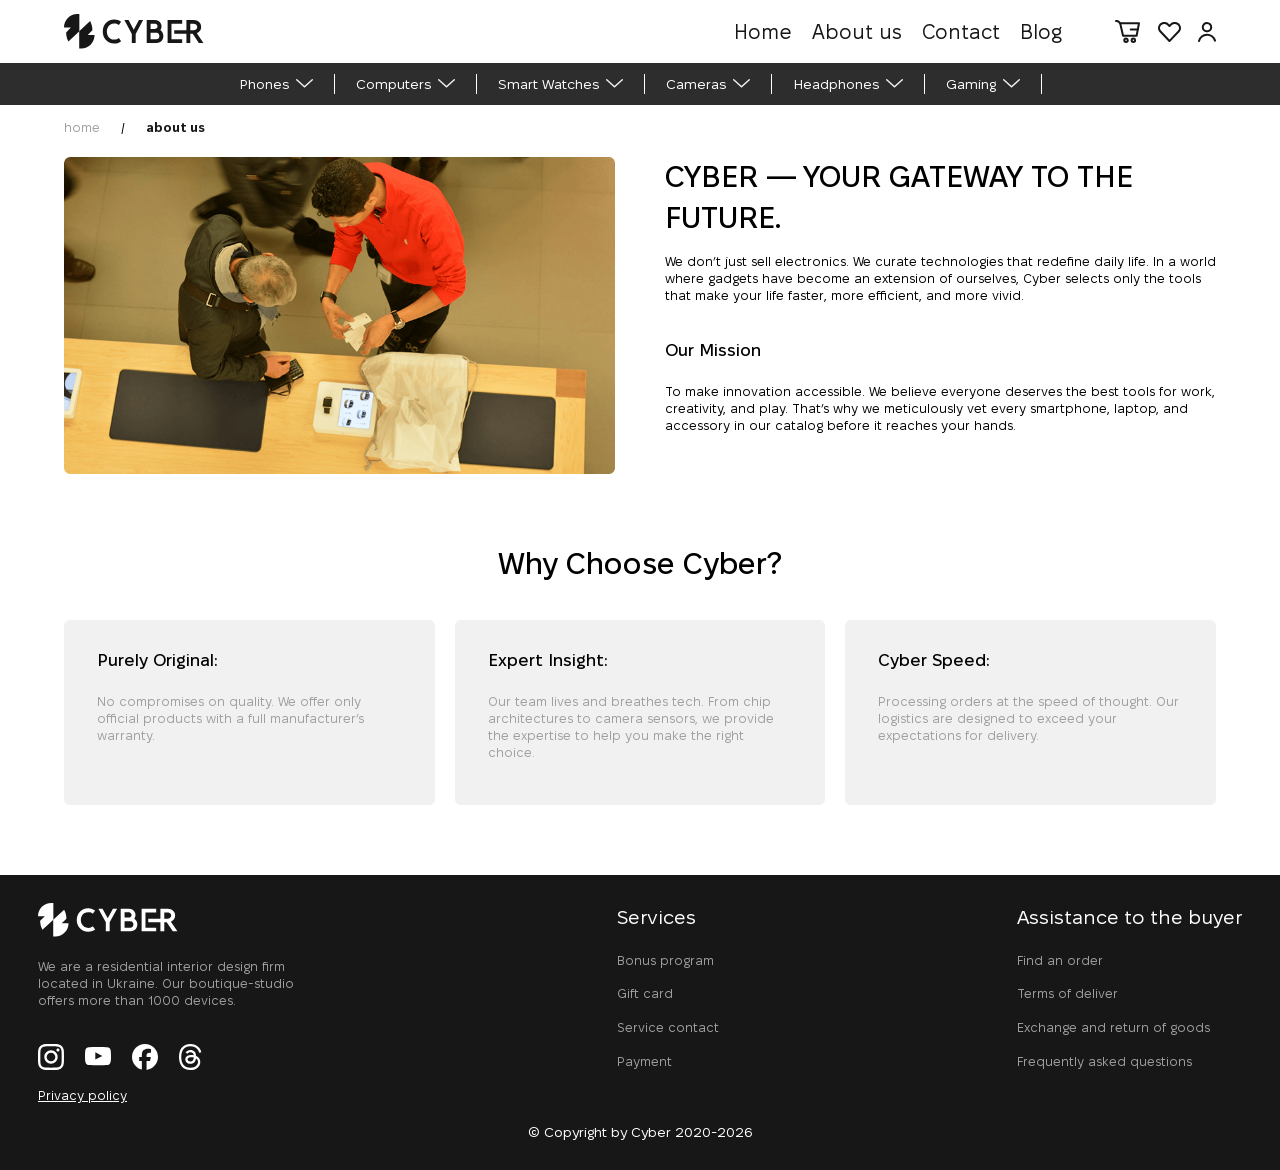
==== commit c71d84ce: "catalogd" ====
--- a/aboutus.html
+++ b/aboutus.html
@@ -170,23 +170,6 @@
         <p class="year ">© Copyright by Cyber 2020-2026</p>
 
     </footer>
-    <script>
-        const dark = document.querySelector(".dark-bgc"),
-            burger = document.querySelector(".burger"),
-            menu = document.querySelector(".menu"),
-            cancel = document.querySelector(".cancel")
-
-        burger.addEventListener("click", function () {
-            menu.style.left = "0";
-            dark.style.display = "block"
-        })
-
-        function cancelBurger() {
-            menu.style.left = "-100%";
-            dark.style.display = "none"
-        }
-        cancel.addEventListener("click", cancelBurger)
-        dark.addEventListener("click", cancelBurger)
-    </script>
+    <script src="js/script.js"></script>
 </body>
 </html>
--- a/css/style.css
+++ b/css/style.css
@@ -73,15 +73,19 @@
 .namer {
     padding: 55 0rem;
 }
-.logo img{
+
+.logo img {
     width: 100%;
     max-width: 140px;
 }
-.foot-logo img{
+
+.foot-logo img {
     width: 100%;
     max-width: 140px;
 }
+
 .wrapper {
+    width: 90%;
     max-width: 1720rem;
     padding: 0 15px;
     margin: 0rem auto;
@@ -123,7 +127,7 @@
 }
 
 .Macbook {
-   border-top: 2px solid black;
+    border-top: 2px solid black;
 }
 
 .info {
@@ -154,11 +158,13 @@
     color: #171717;
     cursor: url("/img/aplecotcebtn"), pointer;
 }
+
 .swap {
     font-size: 20rem;
-    display: inline-block;
+    display: block;
     transition: .5s;
 }
+
 .menu {
     position: fixed;
     left: -100%;
@@ -170,12 +176,17 @@
     display: flex;
     flex-direction: column;
     align-items: top;
-    padding: 0 15px;
-}
-.menu a{
+    padding: 50rem 15px;
+    background-color: #ffffffea;
+    transition: 1s;
+
+}
+
+.menu a {
     border-bottom: 3px solid black;
     font-size: 50rem;
 }
+
 .burger span {
     display: block;
     height: 7rem;
@@ -216,9 +227,17 @@
     background-color: #2D2D2D;
     font-size: 20rem;
     overflow: scroll;
-    
-}
-.main-catalog svg{
+
+}
+.cance{
+    position: absolute;
+    left: 90%;
+    top: 0%;
+    z-index: 3;
+    font-size: 60rem;
+}
+
+.main-catalog svg {
     display: none;
 }
 
@@ -282,9 +301,10 @@
     padding: 0 0 60rem 0;
 }
 
-.iphon17top{
+.iphon17top {
     width: 70vw;
 }
+
 .btn-shopblack {
     font-size: 30rem;
     color: rgba(23, 23, 23, 1);
@@ -300,6 +320,7 @@
 .boton {
     padding: 40rem 0 0 0;
 }
+
 .imageplay {
     width: 100%;
     max-width: 300rem;
@@ -339,10 +360,10 @@
     width: 100%;
     max-width: 200rem;
     padding: 0 15rem 0 0;
-    
-}
-
-.textvis {
+
+}
+
+picture img .textvis {
     font-size: 18rem;
     flex-direction: column;
     text-align: center;
@@ -357,8 +378,8 @@
 .imagemac {
     width: 100%;
     max-width: 300rem;
-    
-    
+
+
 }
 
 .textmac {
@@ -427,7 +448,7 @@
     box-shadow: 0 0 500rem 100rem orange;
 }
 
-.wite {
+.witte {
     left: 80%;
     background-color: rgb(255, 255, 255);
     box-shadow: 0 0 500rem 100rem rgb(255, 255, 255);
@@ -443,7 +464,7 @@
     padding: 30rem 0rem;
 }
 
-figure {
+.catalog figure {
     background: #F1F1F1;
     border-radius: 8rem;
     text-align: center;
@@ -453,7 +474,7 @@
     cursor: url("/img/aplecotcebtn"), pointer;
 }
 
-figcaption {
+.catalog figcaption {
     display: flex;
     flex-direction: column;
     justify-content: space-between;
@@ -465,19 +486,21 @@
     min-height: 150rem;
 }
 
-picture img {
+.catalog img {
     width: 100%;
     height: 100%;
     object-fit: cover;
 }
-.product{
+
+.product {
     padding: 0 15rem;
 }
+
 .catalog {
     display: grid;
     grid-template-columns: repeat(2, 1fr);
     gap: 20rem;
-    padding: 0 15rem;
+    padding: 0 15rem 70rem;
 }
 
 .pr {
@@ -493,11 +516,19 @@
     font-weight: 500;
     font-size: 24rem;
 }
-
+.hurd{
+    position: relative;
+}
+.serc{
+    position: absolute;
+    left: 90%;
+    width: 25rem;
+    height: 20rem;
+}
 .price {
     text-align: center;
     font-weight: Bold;
-    font-size: 24rem;
+    font-size: 30rem;
     padding: 20rem 0;
 }
 
@@ -543,11 +574,11 @@
 }
 
 .product {
-    padding:15rem;
+    padding: 15rem;
 }
 
 .min50 {
-    padding:  0 0 100rem 0;
+    padding: 0 0 100rem 0;
 }
 
 .min50 h2 {
@@ -599,14 +630,12 @@
     left: 20%;
     transform: translatex(-50%);
     z-index: 0;
-    width: 100%;
-    max-width: 450px;
     display: none;
 }
 
 .fonipa {
     position: absolute;
-    left: 80%;
+    left: 85%;
     transform: translatex(-50%);
     z-index: 0;
     display: none;
@@ -653,7 +682,8 @@
     padding: 50rem 0 25rem 0;
     transition: .5s;
 }
-.social img{
+
+.social img {
     width: 100%;
     max-width: 17px;
 }
@@ -734,11 +764,12 @@
     padding: 18rem;
     border-radius: 5rem;
     cursor: url("/img/aplecotcebtn"), pointer;
+    width: 100%;
 }
 
 .btn-white {
     font-size: 24rem;
-     display: flex;
+    display: flex;
     justify-content: center;
     align-items: center;
     color: rgba(23, 23, 23, 1);
@@ -746,6 +777,7 @@
     border-radius: 5rem;
     border: 1rem solid rgba(23, 23, 23, 1);
     cursor: url("/img/aplecotcebtn"), pointer;
+    width: 100%;
 }
 
 .flax-between {
@@ -793,7 +825,7 @@
     transform: rotate(180deg);
 }
 
-figure:hover {
+.catalog figure:hover {
     scale: 1.035;
     box-shadow: 0 0 5rem 3rem rgba(22, 22, 22, .2);
 }
@@ -855,259 +887,161 @@
 .policy:hover {
     transform: scale(1.1);
 }
-@media screen and (min-width:426px) {
-    .iphon , .sp{
-        display: block;
-        
-    }
-.iphon17top{
-    width: 50vw;
-}
-    .PlayStation {
-    grid-row: 1/2;
-    grid-column: 1/3;
-}
-.AirPods {
-    grid-column: 1/2;
-    grid-row: 2/2;
-    border: none;
-}
-
-.visionpro {
-    grid-row: 2/3;
-    grid-row: 2/2;
-    border: none;
-}
-
-.Macbook {
-    grid-column: span 2;
-    grid-row: 3/3;
-    border: none;
-}
-.info {
-    display: grid;
-    grid-template-columns: repeat(2, 1fr);
-    grid-template-rows: repeat(3, 1fr);
-
-}
-.categ {
-        display: grid;
-        grid-template-columns: repeat(3, 1fr);
-        padding: 37rem 0 0 0;
-    }
-    .catalog {
-        display: grid;
-        grid-template-columns: repeat(2, 1fr);
-        gap: 20rem;
-    }
-    .foniph,
-    .fonipa{
-        display: block;
-    }
-     .imageair , .imagevis{
-        width: 100px;
-     }
-    .foniph{
-      width: 100%;
-    max-width: 550rem;
-    }
-    .fonipa{
-    width: 100%;
-    max-width: 210px;
-    }
-}
-
-@media screen and (min-width:1024px) {
-    .sp {
-        display: block;
-    }
-.name{
-    height: 90vh;
-}
-    .PlayStation {
-    grid-row: 1/2;
-    grid-column: 1/3;
-}
-.AirPods {
-    grid-column: 1/2;
-    grid-row: 2/2;
-    border: none;
-}
-
-.visionpro {
-    grid-row: 2/3;
-    grid-row: 2/2;
-    border: none;
-}
-
-.Macbook {
-    grid-column: span 2;
-    grid-row: 1/3;
-    border: none;
-}
-.info {
-    display: grid;
-    grid-template-columns: repeat(4, 1fr);
-    grid-template-rows: repeat(2, 1fr);
-
-}
-    .iphon {
-        display: block;
-    }
-
-    .catalog {
-        display: grid;
-        grid-template-columns: repeat(4, 1fr);
-        gap: 20rem;
-    }
-    .textps,
-    .textvis,
-    .textair,
-    .textmac{
-        display: flex;
-        flex-direction: column;
-        align-items: start;
-    }
-    .categ {
-        display: grid;
-        grid-template-columns: repeat(6, 1fr);
-        padding: 37rem 0 0 0;
-    }
-.main-catalog {
-    display: flex;
-    align-items: center;
-    justify-content: center;
-    height: 60rem;
-    color: rgba(255, 255, 255, 1);
-    background-color: #2D2D2D;
+
+
+
+.filter {
+    display: block;
+}
+
+.vibor li {
+    padding: 7.5px 0;
+}
+
+.vibor a {
     font-size: 20rem;
 }
-.main-catalog svg{
-    display: block;
-}
-.li {
-    border-right: 1rem solid #fff;
-    padding: 0 30rem 0 0;
-}
-    html {
-        font-size: .7px;
-    }
-    .foniph,
-    .fonipa{
-        display: block;
-    }
-    .texwin {
-    display: flex;
-    z-index: 1;
-    flex-direction: column;
-    align-items: center;
-}
-.social img{
-    width: 100%;
-    max-width: 26px;
-}
-.burger, .cancel{
-    display: none;
-}
-.menu{
-    position: static;
-    width: 500rem;
-    height: 50rem;
-    background-color: none;
-    display: flex;
-    flex-direction: row;
+
+.setings {
     font-size: 20rem;
-}
-.menu a{
-    border: none;
-    font-size: 20px;
-}
-.foniph{
-      width: 100%;
-    max-width: 350px;
-    }
-    .fonipa{
-        width: 100%;
-    max-width: 300px;
-    }
-}
-
-@media screen and (min-width:1900px) {
-    html {
-        font-size: 1.75px;
-    }
-    .iphon17top, .sp{
-        width: 1200rem;
-    }
-    .li svg{
-       width: 40px;
-       height: 40px;
-    }
-    .imageair 
-    {
-        max-width: 200rem;
-        width: 100%;
-     }
-    .imagevis{
-        max-width: 200rem;
-        width: 100%;
-     }
-    .sociall img{
-        width: 50px;
-    }
-    .socialm img{
-        width: 60px;
-    }
-    .foot-logo img, .logo img{
-        max-width: 400px;
-        width: 100%;
-    }
-    .logo img{
-        max-width: 400px;
-        width: 100%;
-    }
-    .menu{
-        display: flex;
-        width: 800px;
-        gap: 20rem;
-    }
-    .menu{
-    position: static;
-}
-    .menu a{
-        font-size: 30rem;
-    }
-    .foniph{
-      width: 100%;
-    max-width: 550rem;
-    }
-    .fonipa{
-    max-width: 450rem;
-    }
-}
-.filter{
-    display: grid;
-    grid-template-columns: 20% 80%;
-}
-.vibor li{
-    padding: 7.5px 0 ;
-}
-.vibor a{
-    font-size: 20rem;
-}
-.setings{
-    font-size: 20rem;
     display: flex;
     gap: 10rem;
 }
-.vibor h2{
+
+.vibor h2 {
     font-size: 28rem;
     font-weight: 600;
 }
+.cata-log figure {
+    background: #F1F1F1;
+    border-radius: 8rem;
+    text-align: center;
+    padding: 27rem 24rem 38rem;
+    margin: 0;
+    transition: .5s;
+    cursor: url("/img/aplecotcebtn"), pointer;
+}
+.cata-log{
+    grid-template-columns: repeat(2, 1fr);
+}
+.cata-log figcaption {
+    display: flex;
+    flex-direction: column;
+    justify-content: space-between;
+    height: 100%;
+}
+
+picture {
+    display: inline-block;
+    min-height: 150rem;
+}
+
+.cata-log img {
+    width: 100%;
+    height: 100%;
+    object-fit: cover;
+}
+.lebfl{
+    display: flex;
+    align-items: center;
+    gap: 15rem;
+    padding-bottom: 15rem;
+}
+.lebfl p{
+    font-size: 18rem;
+    font-weight: 400;
+}
+.lebfl input{
+    appearance: none;
+    width: 22px;
+    height: 22px;
+    border: 1px solid #9F9F9F;
+    border-radius: 3px;
+    cursor: pointer;
+}
+.lebfl input:checked{
+    background: #000000;
+    border: #000000;
+}
+.spbran{
+    color: #9F9F9F;
+}
+.seeall{
+    color: #9F9F9F;
+    text-decoration: underline;
+}
+.class{
+    padding: 30rem 0;
+}
+.class:after{
+    content: "";
+    width: 100%;
+    padding: 30rem;
+    display: block;
+    border-bottom: 1px solid #F1F1F1;
+}
+.baton-filter{
+    display: flex;
+    flex-direction: column;
+    gap: 10rem;
+}
+.filmen{
+    display: inline-block;
+    width: 25px;
+    height: 20px;
+}
+.vibor{
+    position: fixed;
+    left: -100%;
+    top: 0;
+    gap: 20px;
+    height: 90vh;
+    width: 80vw;
+    z-index: 3;
+    display: flex;
+    flex-direction: column;
+    align-items: top;
+    padding: 50rem 15px;
+    background-color: #ffffffea;
+    transition: 1s;
+    overflow-x: scroll;
+}
+.pricemin{
+    display: flex;
+    flex-direction: column;
+    gap: 15px;
+}
+.pricemin input{
+    appearance: none;
+    width: 180rem;
+    height: 50rem;
+    border: 1px solid #F1F1F1;
+    border-radius: 5px;
+    text-align: center;
+}
+.pricemin placeholder{
+    color: #9F9F9F;
+    font-size: 24rem;
+}
+.pages{
+    display: flex;
+    align-items: center;
+    justify-content: center;
+    gap: 30px;
+    padding: 40px 0 100rem 0;
+}
+.numberpag{
+    display: flex;
+}
+.numberpag a{
+    font-size: 24rem;
+}
+
+
 .blog {
     display: grid;
     grid-template-columns: repeat(1, 1fr);
-    gap: 20rem;
+    gap: 40rem;
     padding: 0 0 100rem 0;
     width: 100%;
     max-width: 1140rem;
@@ -1116,6 +1050,7 @@
 .blog h2 {
     font-size: 24rem;
     font-weight: 500;
+    padding: 0 0 10rem 0;
 }
 
 .blog p {
@@ -1128,6 +1063,28 @@
     display: flex;
     gap: 30rem;
     padding: 20rem 0 30rem 0;
+}
+
+.textblog img {
+    padding: 0 0 20rem;
+}
+
+.textblog a {
+    font-size: 20rem;
+    color: rgba(159, 159, 159, 1);
+    padding: 0 10rem 0 0;
+}
+
+.ridmore {
+    align-items: center;
+}
+
+
+.textblog {
+    display: flex;
+    flex-direction: column;
+    height: 100%;
+    justify-content: space-between;
 }
 
 .activ {
@@ -1146,40 +1103,20 @@
     font-size: 18rem;
 }
 
-@media screen and (min-width:728px) {
-
-   .blog {
-    display: grid;
-    grid-template-columns: repeat(2, 1fr);
-    gap: 20rem;
-    padding: 0 0 100rem 0;
-    width: 100%;
-    max-width: 1140rem;
-}
-.menu{
-    position: static;
-    width: 500rem;
-    height: 50rem;
-    background-color: none;
-    display: flex;
-    flex-direction: row;
-    font-size: 20rem;
-    align-items: center;
-}
-.menu a{
+
+
+.menu a {
     border: none;
     font-size: 27rem;
 }
-.burger, .cancel{
-    display: none;
-}
-}
-.textblog img{
-    width: 100%;
-}
+
+.textblog img {
+    width: 100%;
+}
+
 .aboutus {
     display: grid;
-    grid-template-columns: 1fr, 1fr ;
+    grid-template-columns: 1fr, 1fr;
     gap: 71rem;
     padding: 0 0 100rem 0;
 }
@@ -1188,16 +1125,22 @@
     padding: 0 0 50rem 0;
     text-align: center;
 }
-.img{
+
+.img {
     width: 100%;
     border-radius: 10px;
 }
+
 .textus {
     width: 100%;
 }
-.img picture {
-    width: 100%;
-}
+
+.img picture img {
+    width: 100%;
+    height: 100%;
+    object-fit: cover;
+}
+
 .hed {
     padding: 0 0 50rem 0;
 }
@@ -1220,14 +1163,14 @@
 
 .whyme {
     display: grid;
-    grid-template-columns: repeat(1,1fr);
+    grid-template-columns: repeat(1, 1fr);
     gap: 20px;
     padding: 0 0 100rem 0;
 }
 
 .whyme h2 {
     font-size: 24rem;
-    padding: 30rem 0 ;
+    padding: 0 0 30rem 0;
 }
 
 .whyme p {
@@ -1259,106 +1202,817 @@
     border-radius: 8rem;
     align-items: center;
 }
-@media screen and (min-width:768px) {
-    .whyme {
-    display: grid;
-    grid-template-columns: repeat(3, 1fr);}
-    .aboutus {
-    display: grid;
-    grid-template-columns: 1fr 1fr;
-    gap: 71rem;
-    padding: 0 0 100rem 0;
-}
-.menu{
-    position: static;
-    width: 500rem;
-    height: 50rem;
-    background-color: none;
-    display: flex;
-    flex-direction: row;
-    font-size: 20rem;
-    align-items: center;
-}
-.menu a{
-    border: none;
-    font-size: 27rem;
-}
-.burger, .cancel{
-    display: none;
-}
-.aboutus img{
-    width: 100%;
-}
-}
-@media screen and (min-width:1900px) {
-    .img img{
-        width: 100%;
-    }
-    .aboutus {
-    display: grid;
-    grid-template-columns: 1fr 1fr;
-    gap: 40rem;
-    padding: 0 0 100rem 0;
-}
-}
-.infocon h2{
+
+.infocon h2 {
     font-size: 24rem;
     font-weight: 500;
     color: #000000;
 }
-.infocon h1{
+
+.infocon h1 {
     font-size: 24rem;
     font-weight: 500;
     color: #000000;
 }
-.infocon p{
+
+.infocon p {
     font-size: 18rem;
     font-weight: 400;
 }
-.inp{
+
+.inp {
     padding: 20rem 0 35rem 0;
 }
-.colip{display: flex;
+
+.colip {
+    display: flex;
     align-items: center;
     padding: 20rem 0 0 0;
 }
-.roztash img{
-    width: 100%;
-    height: 500rem;
-}
-
-.colip a{
-    padding:0 8px 0 0;
-
-}
-.infocon{
+
+.roztash {
+    position: relative;
+    width: 100%;
+    min-height: 500rem;
+    overflow: hidden;
+    border-radius: 10px;
+    padding-top: 72px;
+    transform: translateY(36px);
+}
+
+iframe {
+    position: absolute;
+    width: 100%;
+    height: 100%;
+    top: -72px;
+    left: 0;
+}
+
+.colip a {
+    padding: 0 8px 0 0;
+
+}
+
+
+
+.infocon {
     display: grid;
-    grid-template-columns: 1fr ;
-    gap: 80px;
-    width: 100%;
-    max-width: 1140rem;
-    align-items: center;
-    padding: 55px 0 100px 0;
-}
-.textinfo{
+    grid-template-columns: 1fr;
+    gap: 40rem;
+    width: 100%;
+    margin: 0 auto;
+    align-items: center;
+    padding: 30rem 0 100rem 0;
+}
+
+.textinfo {
     width: 100%;
     display: grid;
     grid-template-columns: repeat(2, 1fr);
     gap: 20rem;
 }
+
+
+
+.photku {
+    display: grid;
+    grid-template-columns: 40% 1fr;
+    align-items: center;
+    gap: 20px;
+}
+
+.tph {
+    display: grid;
+
+    gap: 20px;
+    height: 100%;
+}
+
+.oph {
+    width: 100%;
+    height: 100%;
+}
+
+.kam img {
+    background-color: rgba(241, 241, 241, 1);
+    border-radius: 8px;
+    width: 100%;
+    height: 100%;
+    object-fit: cover;
+}
+
+.ekr img {
+    background-color: rgba(241, 241, 241, 1);
+    width: 100%;
+    height: 100%;
+    object-fit: cover;
+    border-radius: 8px;
+}
+
+.hedpr img {
+    background-color: rgba(241, 241, 241, 1);
+    width: 100%;
+    height: 100%;
+    border-radius: 8px;
+}
+
+.hedpr {
+    width: 100%;
+    height: 100%;
+    display: flex;
+    align-items: center;
+}
+
+.neypr {
+    font-size: 30rem;
+}
+
+.oldpr {
+    font-size: 24rem;
+    text-decoration: line-through;
+    color: rgba(159, 159, 159, 1);
+}
+
+.prise {
+    display: flex;
+    gap: 10rem;
+    align-items: center;
+    padding: 30rem 0;
+}
+
+.selectmem {
+    padding: 30rem 0;
+}
+
+.opustex {
+    padding: 30rem 0;
+}
+
+.produckt {
+    display: grid;
+    grid-template-columns: 1fr;
+}
+
+.oph1 {
+    font-weight: 500;
+    font-size: 42rem;
+    color: rgba(23, 23, 23, 1);
+    text-transform: none;
+}
+
+.colorip {
+    display: flex;
+    align-items: center;
+    gap: 10rem;
+}
+
+.colform {
+    display: flex;
+    gap: 10px;
+}
+
+.colform .wite {
+    border: 1px solid #000000;
+}
+
+.colorip input {
+    appearance: none;
+    width: 30rem;
+    height: 30rem;
+    outline: 1px solid rgb(255, 255, 255);
+    border-radius: 50%;
+    border: 2px solid #ffffff;
+}
+
+.blue:checked {
+    outline-color: rgba(28, 41, 96, 1);
+}
+
+.orange:checked {
+    outline-color: rgba(224, 148, 27, 1);
+}
+
+.blak:checked {
+    outline-color: rgba(23, 23, 23, 1);
+}
+
+.wite:checked {
+    outline-color: rgb(0, 0, 0);
+}
+
+.pink:checked {
+    outline-color: rgba(215, 150, 213, 1);
+}
+
+.blue {
+    background: rgba(28, 41, 96, 1);
+}
+
+.orange {
+    background: rgba(224, 148, 27, 1);
+}
+
+.blak {
+    background: rgba(23, 23, 23, 1);
+}
+
+.wite {
+    background: rgba(255, 255, 255, 1);
+    border: 1px solid #000000;
+}
+
+.pink {
+    background: rgba(215, 150, 213, 1);
+}
+
+.opus h2 {
+    font-weight: 500;
+    font-size: 20rem;
+}
+
+.tcon {
+    display: grid;
+    grid-template-columns: repeat(3, 1fr);
+    column-gap: 20rem;
+    row-gap: 10rem;
+}
+
+.tcon h2 {
+    font-size: 16rem;
+    color: rgba(159, 159, 159, 1);
+}
+
+.tcon p {
+    font-size: 18rem;
+}
+
+.tehnh {
+    display: inline-block;
+    background-color: rgba(241, 241, 241, 1);
+    padding: 23rem 20rem;
+    border-radius: 8rem;
+    align-items: center;
+}
+
+.opustex {
+    font-size: 18rem;
+}
+
+.butonu {
+    display: flex;
+    gap: 20rem;
+    justify-content: center;
+}
+
+.table {
+    overflow: scroll;
+}
+
+.btnby {
+    font-size: 30rem;
+    display: flex;
+    justify-content: center;
+    align-items: center;
+    color: rgba(255, 255, 255, 1);
+    background: rgba(23, 23, 23, 1);
+    padding: 22rem 0;
+    width: 100%;
+    border-radius: 5rem;
+}
+
+.btnwish {
+    font-size: 30rem;
+    display: flex;
+    justify-content: center;
+    align-items: center;
+    color: rgba(23, 23, 23, 1);
+    padding: 22rem 0;
+    width: 100%;
+    border-radius: 5rem;
+    border: 1rem solid rgba(23, 23, 23, 1);
+}
+
+.table h2 {
+    padding: 100rem 0 50rem 0;
+    text-align: center;
+}
+
+.portab {
+    width: 100%;
+    border-collapse: collapse;
+    text-align: center;
+    height: 30vh;
+}
+
+.portab th,
+.portab td {
+    border: 1px solid rgba(23, 23, 23, 1);
+}
+
+.portab th {
+    background: rgba(23, 23, 23, 1);
+    border: 1px solid #fff;
+    color: #F1F1F1;
+    font-size: 28rem;
+    font-weight: 600;
+    padding: 35rem;
+}
+
+.cat {
+    font-size: 28rem;
+    padding: 20rem 0;
+    font-weight: 600;
+    background: #ffffff;
+    text-align: center;
+}
+
+.portab td {
+    font-size: 24rem;
+    padding: 20rem 30rem;
+}
+
+.like h2 {
+    text-align: center;
+    padding: 100rem 0 50rem 0;
+}
+
+.formmem {
+    display: flex;
+    justify-content: space-between;
+}
+
+.mem {
+    position: relative;
+    display: inline-block;
+}
+
+.mem input {
+    margin: 0;
+    appearance: none;
+    outline: none;
+    width: 125rem;
+    height: 60rem;
+    box-sizing: border-box;
+    border-radius: 8px;
+    border: 1px solid rgba(159, 159, 159, 1);
+    background: #fff;
+    gap: 20px;
+}
+
+.mem span {
+    position: absolute;
+    top: 50%;
+    left: 50%;
+    color: rgba(159, 159, 159, 1);
+    transform: translate(-50%, -50%);
+    font-size: 18rem;
+    font-weight: 400;
+}
+
+.mem input:checked {
+    border-color: #000000;
+}
+
+.mem input:checked+span {
+    color: #000000;
+}
+.serc{
+    stroke: #F1F1F1;
+    fill: transparent;
+    transition: .5s;
+}
+.serc:hover{
+    stroke: #000000;
+    fill: #000000;
+}
+@media screen and (min-width:426px) {
+
+    .iphon,
+    .sp {
+        display: block;
+
+    }
+
+    .iphon17top {
+        width: 50vw;
+    }
+
+    .PlayStation {
+        grid-row: 1/2;
+        grid-column: 1/3;
+    }
+
+    .AirPods {
+        grid-column: 1/2;
+        grid-row: 2/2;
+        border: none;
+    }
+
+    .visionpro {
+        grid-row: 2/3;
+        grid-row: 2/2;
+        border: none;
+    }
+
+    .Macbook {
+        grid-column: span 2;
+        grid-row: 3/3;
+        border: none;
+    }
+
+    .info {
+        display: grid;
+        grid-template-columns: repeat(2, 1fr);
+        grid-template-rows: repeat(3, 1fr);
+
+    }
+
+    .categ {
+        display: grid;
+        grid-template-columns: repeat(3, 1fr);
+        padding: 37rem 0 0 0;
+    }
+
+    .catalog {
+        display: grid;
+        grid-template-columns: repeat(2, 1fr);
+        gap: 20rem;
+    }
+
+    .imageair,
+    .imagevis {
+        width: 100px;
+    }
+
+    .foniph,
+    .fonipa {
+        display: none;
+    }
+}
+
 @media screen and (min-width:600px) {
-    .infocon{
+    .infocon {
+        display: grid;
+        grid-template-columns: 1fr 2fr;
+        gap: 40px;
+        width: 100%;
+        max-width: 1140rem;
+        align-items: center;
+        padding: 30rem 0 100rem 0;
+    }
+
+    .textinfo {
+        display: block;
+    }
+
+    .blog {
+        display: grid;
+        grid-template-columns: repeat(2, 1fr);
+        gap: 20rem;
+        padding: 0 0 100rem 0;
+        width: 100%;
+        max-width: 1140rem;
+    }
+}
+
+@media screen and (min-width:728px) {
+
+    .blog {
+        display: grid;
+        grid-template-columns: repeat(2, 1fr);
+        gap: 20rem;
+        padding: 0 0 100rem 0;
+        width: 100%;
+        max-width: 1140rem;
+    }
+    .vibor {
+        position: static;
+        width: 230rem;
+        background-color: transparent;
+        overflow: visible;
+        padding-bottom: 15rem;
+    }
+    .cance{
+        display: none;
+    }
+
+    .cata-log{
+    grid-template-columns: repeat(3, 1fr);
+}
+    .filter {
     display: grid;
-    grid-template-columns: 1fr 2fr;
-    gap: 40px;
-    width: 100%;
-    max-width: 1140rem;
-    align-items: center;
-    padding: 55px 0 100px 0;
-}
-.textinfo{
-    width: 100%;
-    max-width: 200rem;
-    display: block;
-}
+    grid-template-columns: 20% 80%;
+    gap: 20px;
+}
+    .menu {
+        position: static;
+        width: 500rem;
+        height: 50rem;
+        background-color: none;
+        display: flex;
+        flex-direction: row;
+        font-size: 20rem;
+        align-items: center;
+        background-color: white;
+
+    }
+    .fil{
+        display: none;
+    }
+    .burger,
+    .cancel {
+        display: none;
+    }
+    .foniph,
+    .fonipa {
+        display: block;
+    }
+
+    .foniph img {
+        display: block;
+        width: 100%;
+        max-width: 500rem;
+    }
+
+    .fonipa img {
+        display: block;
+        width: 100%;
+        max-width: 500rem;
+    }
+}
+
+@media screen and (min-width:768px) {
+    .whyme {
+        display: grid;
+        grid-template-columns: repeat(3, 1fr);
+    }
+
+    .aboutus {
+        display: grid;
+        grid-template-columns: 1fr 1fr;
+        gap: 71rem;
+        padding: 0 0 100rem 0;
+    }
+    
+    .menu {
+        position: static;
+        width: 500rem;
+        height: 50rem;
+        background-color: none;
+        display: flex;
+        flex-direction: row;
+        font-size: 20rem;
+        align-items: center;
+    }
+
+    .menu a {
+        border: none;
+        font-size: 27rem;
+    }
+
+    .burger,
+    .cancel {
+        display: none;
+    }
+
+    .aboutus img {
+        width: 100%;
+    }
+    .catalog {
+        display: grid;
+        grid-template-columns: repeat(4, 1fr);
+        gap: 20rem;
+    }
+    .produckt {
+        display: grid;
+        grid-template-columns: 1fr 40%;
+        gap: 20px;
+    }
+}
+
+
+
+
+@media screen and (min-width:1024px) {
+    .sp {
+        display: block;
+    }
+
+    .name {
+        height: 90vh;
+    }
+
+    .PlayStation {
+        grid-row: 1/2;
+        grid-column: 1/3;
+    }
+
+    .AirPods {
+        grid-column: 1/2;
+        grid-row: 2/2;
+        border: none;
+    }
+
+    .visionpro {
+        grid-row: 2/3;
+        grid-row: 2/2;
+        border: none;
+    }
+
+    .Macbook {
+        grid-column: span 2;
+        grid-row: 1/3;
+        border: none;
+    }
+
+    .info {
+        display: grid;
+        grid-template-columns: repeat(4, 1fr);
+        grid-template-rows: repeat(2, 1fr);
+
+    }
+
+    .iphon {
+        display: block;
+    }
+
+    .catalog {
+        display: grid;
+        grid-template-columns: repeat(4, 1fr);
+        gap: 20rem;
+    }
+
+    .textps,
+    .textvis,
+    .textair,
+    .textmac {
+        display: flex;
+        flex-direction: column;
+    }
+
+    .categ {
+        display: grid;
+        grid-template-columns: repeat(6, 1fr);
+        padding: 37rem 0 0 0;
+    }
+
+    .main-catalog {
+        display: flex;
+        align-items: center;
+        justify-content: center;
+        height: 60rem;
+        color: rgba(255, 255, 255, 1);
+        background-color: #2D2D2D;
+        font-size: 20rem;
+    }
+
+    .main-catalog svg {
+        display: block;
+    }
+
+    .li {
+        border-right: 1rem solid #fff;
+        padding: 0 30rem 0 0;
+    }
+
+    html {
+        font-size: .7px;
+    }
+
+    .foniph,
+    .fonipa {
+        display: block;
+    }
+
+    .texwin {
+        display: flex;
+        z-index: 1;
+        flex-direction: column;
+        align-items: center;
+    }
+
+    .social img {
+        width: 100%;
+        max-width: 26px;
+    }
+
+    .burger,
+    .cancel {
+        display: none;
+    }
+
+    .menu {
+        position: static;
+        width: 500rem;
+        height: 50rem;
+        background-color: none;
+        display: flex;
+        padding: 0 15rem;
+        flex-direction: row;
+        font-size: 20rem;
+    }
+
+    .menu a {
+        border: none;
+        font-size: 20px;
+    }
+
+    .foniph img {
+        width: 100%;
+        max-width: 600rem;
+    }
+}
+
+@media screen and (min-width:1440px) {
+    html {
+        font-size: .8px;
+    }
+    .pricemin{
+        display: flex;
+        flex-direction: row;
+    }
+}
+
+@media screen and (min-width:1900px) {
+    html {
+        font-size: 1px;
+    }
+
+    .iphon17top,
+    .sp {
+        width: 800rem;
+    }
+
+    .li svg {
+        width: 20px;
+        height: 40px;
+    }
+
+    .imageair {
+        max-width: 200rem;
+        width: 100%;
+    }
+
+    .imagevis {
+        max-width: 200rem;
+        width: 100%;
+    }
+
+    .sociall img {
+        width: 30rem;
+        height: 30rem;
+    }
+
+    .socialm img {
+        width: 60px;
+    }
+
+    .foot-logo img,
+    .logo img {
+        max-width: 400px;
+        width: 100%;
+    }
+
+    .logo img {
+        max-width: 400px;
+        width: 100%;
+    }
+
+    .menu {
+        display: flex;
+        width: 800px;
+        gap: 20rem;
+    }
+
+    .menu {
+        position: static;
+    }
+
+    .menu a {
+        font-size: 30rem;
+    }
+
+    .foniph {
+        width: 100%;
+        max-width: 550rem;
+    }
+
+    .fonipa {
+        max-width: 300rem;
+    }
+
+    .colip img {
+        width: 40rem;
+    }
+
+    .img img {
+        width: 100%;
+    }
+
+    .aboutus {
+        display: grid;
+        grid-template-columns: 1fr 1fr;
+        gap: 40rem;
+        padding: 0 0 100rem 0;
+    }
 }
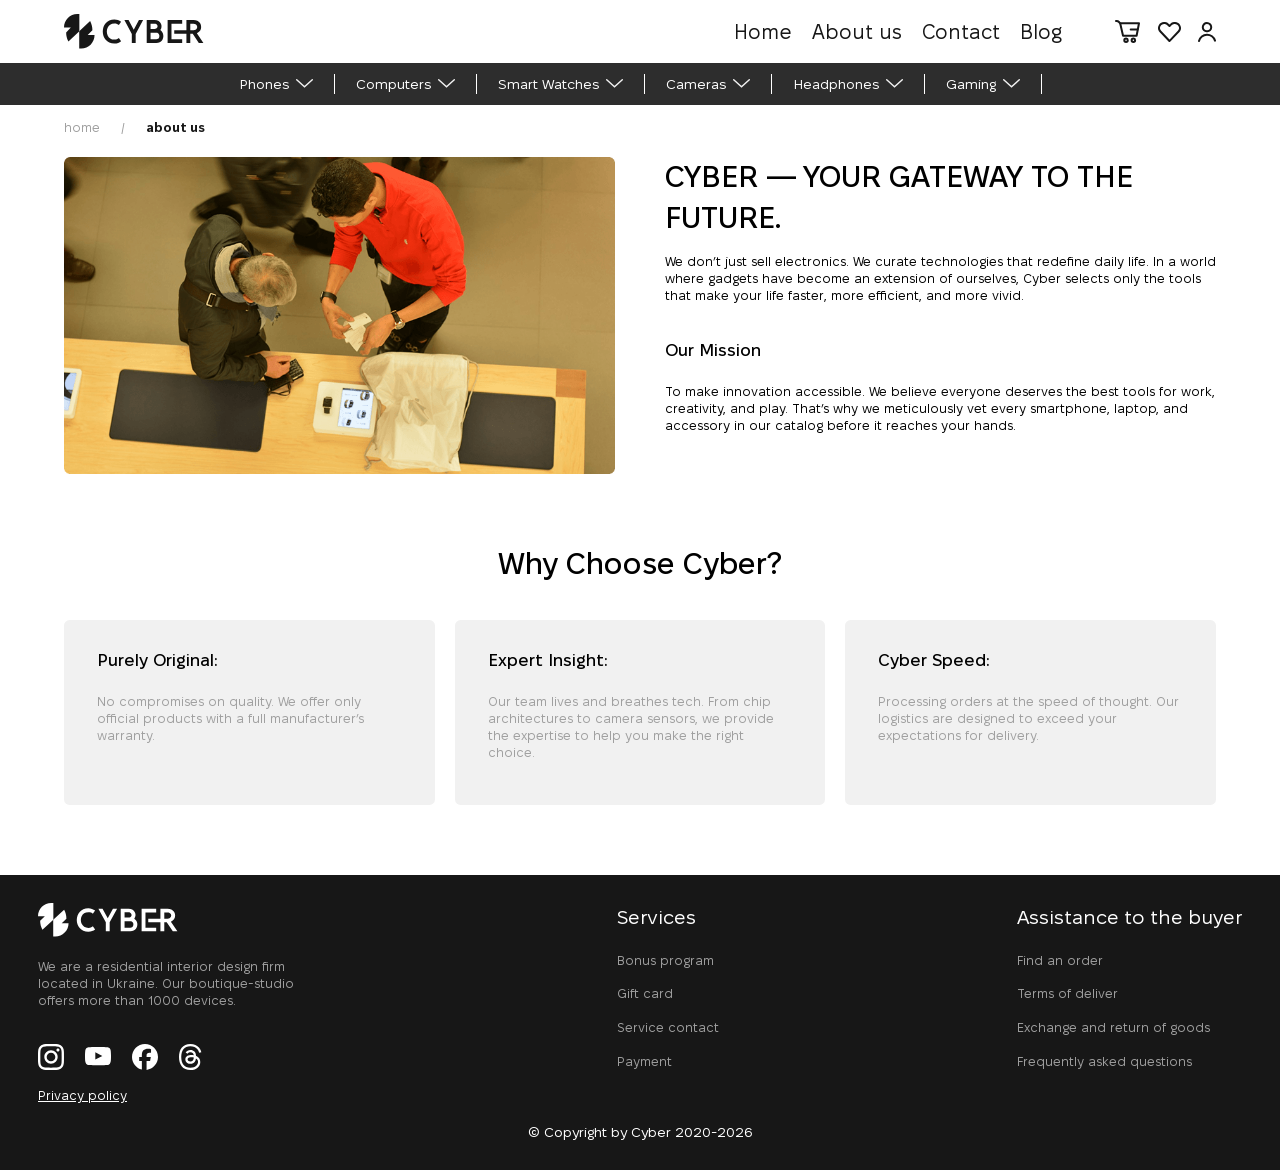
==== commit 54b2c85a: "orderd" ====
--- a/aboutus.html
+++ b/aboutus.html
@@ -2,11 +2,65 @@
 <html lang="en">
 <head>
     <meta charset="UTF-8">
-    <meta name="viewport" content="width=device-width, initial-scale=1.0">
+    <meta name="viewport"
+        content="width=device-width,user-scaleble=yes,initial-scale=1.0,maximum-scale=2.0,minimum-scale=1.0">
     <title>about us</title>
     <link rel="stylesheet" href="css/style.css">
 </head>
 <body>
+    <div class="dark-bgc"></div>
+    <div class="popup" id="popup">
+        <div class="popup-content">
+            <p class="close" id="close">x</p>
+            <div class="tabs">
+                <a href="#" class="active btn" data-reg="login">
+                    Log in
+                </a>
+                <a href="#" class="btn" data-reg="signup">
+                    Sign up
+                </a>
+            </div>
+            <div class="form login active">
+                <div class="conlog">
+                    <label class="logled">Email or phone</label>
+                    <input type="text" placeholder="Enter your email or phone">
+                </div>
+                <div class="conlog1">
+                    <label class="logled">Password</label>
+                    <input type="password" placeholder="Password">
+                </div>
+                <a class="forgot" href="#">Forgot password?</a>
+                <a class="btn-log">
+                    Log in
+                </a>
+            </div>
+            <div class="form signup">
+                <div class="consin2">
+                    <label class="know">First name</label>
+                    <input type="text" placeholder="Enter your first name">
+                </div>
+                <div class="consin">
+                    <label class="know">Last name</label>
+                    <input type="text" placeholder="Enter your last name">
+                </div>
+                <div class="consin">
+                    <label class="know">Email or phone</label>
+                    <input type="text" placeholder="Enter your email or phone">
+                </div>
+                <div class="consin">
+                    <label class="know">Password</label>
+                    <input type="password" placeholder="*********">
+                </div>
+                <div class="consin1">
+                    <label class="know">Repeat password</label>
+                    <input type="password" placeholder="*********">
+                </div>
+                <a class="btn-log">
+                    Sign up
+                </a>
+            </div>
+        </div>
+    </div>
     <header class="header">
         <div class="head wrapper">
             <div class="logo">
@@ -28,14 +82,14 @@
                         </ul>
                     </div>
                     <div class="sociall">
-                        <a class="fastmove" href="#"><img src="img/ShoppingCart.svg" alt="magazin">
+                        <a class="fastmove" href="basket.html"><img src="img/ShoppingCart.svg" alt="magazin">
                         </a>
                         <a class="fastmove" href="favourite.html"><img src="img/heard.svg" alt="like">
                         </a>
-                        <a class="fastmove" href="#"><img src="img/login.svg" alt="login">
-                        </a>
-                    </div>
-                </div>
+                        <a class="fastmove" id="open" href="#"><img class="open" src="img/login.svg" alt="login">
+                        </a>
+                    </div>
+
             </nav>
             <div class="burger">
                 <span class="br1"></span>
@@ -77,7 +131,7 @@
     <main class="wrapper">
         <div class="knopka">
             <a class="kn" href="index.html">home</a>
-            <p>/</p>
+            <p class="slash">/</p>
             <a class="activ" href="#">about us</a>
         </div>
         <section class="aboutus">
--- a/css/style.css
+++ b/css/style.css
@@ -90,7 +90,12 @@
     padding: 0 15px;
     margin: 0rem auto;
 }
-
+.wrapper1{
+    width: 90%;
+    max-width: 850rem;
+    padding: 0 15px;
+    margin: 0rem auto;
+}
 .dark-bgc {
     display: none;
     position: fixed;
@@ -229,7 +234,8 @@
     overflow: scroll;
 
 }
-.cance{
+
+.cance {
     position: absolute;
     left: 90%;
     top: 0%;
@@ -431,6 +437,146 @@
     display: none;
 }
 
+.popup {
+    position: fixed;
+    left: -100%;
+    top: 50%;
+    z-index: 1000;
+    width: 450px;
+}
+
+.popup-content {
+    background: white;
+    border-radius: 10px;
+    width: 100%;
+    max-width: 515rem;
+    padding: 25px;
+}
+
+.conlog {
+    padding: 25rem 0 20rem 0;
+}
+
+.consin2 {
+    padding: 20rem 0 20rem 0;
+}
+
+.forgot {
+    display: block;
+    padding: 15rem 0 30rem 0;
+}
+
+.close {
+    position: absolute;
+    right: 20%;
+    top: 0;
+    font-size: 28px;
+    align-items: center;
+    text-align: center;
+    background-color: #FFFFFF;
+    border-radius: 50%;
+    width: 40px;
+    height: 40px;
+}
+
+.tabs {
+    display: flex;
+    gap: 10px;
+
+}
+
+.tabs a {
+    width: 50%;
+    padding: 12px;
+    text-align: center;
+    text-decoration: none;
+    color: #000000;
+    font-size: 20rem;
+    border: 1px solid #333;
+    border-radius: 5px;
+}
+
+.tabs a.active {
+    background: #171717;
+    color: white;
+    font-size: 20rem;
+}
+
+.btn-log {
+    font-size: 30rem;
+    display: flex;
+    justify-content: center;
+    align-items: center;
+    color: rgba(255, 255, 255, 1);
+    background: rgba(23, 23, 23, 1);
+    padding: 18rem;
+    border-radius: 5rem;
+    cursor: url("/img/aplecotcebtn"), pointer;
+    width: 100%;
+    box-sizing: border-box;
+}
+
+.logled {
+    font-weight: 400;
+    font-size: 18rem;
+    padding: 0 0 10rem 0;
+    text-decoration: none;
+}
+
+.forgot {
+    font-weight: 400;
+    font-size: 16rem;
+    text-decoration: underline;
+    color: #9F9F9F;
+}
+
+.conlog input,
+.conlog1 input {
+    padding: 0 0 0 20rem;
+}
+
+.know {
+    font-weight: 400;
+    font-size: 18rem;
+    padding-bottom: 10rem;
+}
+
+.pictex {
+    display: flex;
+    text-align: left;
+    align-items: center;
+    gap: 25rem;
+}
+
+.consin {
+    padding-bottom: 20rem;
+}
+
+.consin1 {
+    padding-bottom: 30rem;
+}
+
+.form {
+    display: none;
+}
+
+.form.active {
+    display: block;
+}
+
+.form label {
+    display: block;
+}
+
+.form input {
+    width: 100%;
+    height: 40px;
+    border: 1px solid #9F9F9F;
+    padding: 0 0 0 20rem;
+    border-radius: 5px;
+    box-sizing: border-box;
+}
+
 .spann {
     position: absolute;
     display: block;
@@ -481,6 +627,10 @@
     height: 100%;
 }
 
+.slash {
+    color: #9F9F9F;
+}
+
 picture {
     display: inline-block;
     min-height: 150rem;
@@ -516,15 +666,18 @@
     font-weight: 500;
     font-size: 24rem;
 }
-.hurd{
+
+.hurd {
     position: relative;
 }
-.serc{
+
+.serc {
     position: absolute;
     left: 90%;
     width: 25rem;
     height: 20rem;
 }
+
 .price {
     text-align: center;
     font-weight: Bold;
@@ -551,7 +704,7 @@
     border: 4rem solid transparent;
 }
 
-.active {
+.activee {
     color: #171717;
     text-decoration: underline;
 }
@@ -765,6 +918,7 @@
     border-radius: 5rem;
     cursor: url("/img/aplecotcebtn"), pointer;
     width: 100%;
+    box-sizing: border-box;
 }
 
 .btn-white {
@@ -778,6 +932,7 @@
     border: 1rem solid rgba(23, 23, 23, 1);
     cursor: url("/img/aplecotcebtn"), pointer;
     width: 100%;
+    box-sizing: border-box;
 }
 
 .flax-between {
@@ -912,6 +1067,7 @@
     font-size: 28rem;
     font-weight: 600;
 }
+
 .cata-log figure {
     background: #F1F1F1;
     border-radius: 8rem;
@@ -921,9 +1077,11 @@
     transition: .5s;
     cursor: url("/img/aplecotcebtn"), pointer;
 }
-.cata-log{
+
+.cata-log {
     grid-template-columns: repeat(2, 1fr);
 }
+
 .cata-log figcaption {
     display: flex;
     flex-direction: column;
@@ -941,17 +1099,20 @@
     height: 100%;
     object-fit: cover;
 }
-.lebfl{
+
+.lebfl {
     display: flex;
     align-items: center;
     gap: 15rem;
     padding-bottom: 15rem;
 }
-.lebfl p{
+
+.lebfl p {
     font-size: 18rem;
     font-weight: 400;
 }
-.lebfl input{
+
+.lebfl input {
     appearance: none;
     width: 22px;
     height: 22px;
@@ -959,43 +1120,54 @@
     border-radius: 3px;
     cursor: pointer;
 }
-.lebfl input:checked{
+
+.lebfl input:checked {
     background: #000000;
     border: #000000;
 }
-.spbran{
+
+.spbran {
     color: #9F9F9F;
 }
-.seeall{
+
+.seeall {
     color: #9F9F9F;
     text-decoration: underline;
 }
-.class{
-    padding: 30rem 0;
-}
-.class:after{
-    content: "";
-    width: 100%;
-    padding: 30rem;
-    display: block;
-    border-bottom: 1px solid #F1F1F1;
-}
-.baton-filter{
+
+.class {
+    padding-bottom: 40rem;
+    border-bottom: 1px solid #f1f1f1;
+}
+
+.class h2 {
+    padding-bottom: 20rem;
+}
+
+.baton-filter {
     display: flex;
     flex-direction: column;
     gap: 10rem;
 }
-.filmen{
-    display: inline-block;
+
+.filmen {
+    display: flex;
+    align-items: center;
+    padding: 20rem 0;
     width: 25px;
     height: 20px;
 }
-.vibor{
+
+.filmen p {
+    font-size: 30rem;
+}
+
+.vibor {
     position: fixed;
     left: -100%;
     top: 0;
     gap: 20px;
-    height: 90vh;
+    height: 100vh;
     width: 80vw;
     z-index: 3;
     display: flex;
@@ -1005,38 +1177,220 @@
     background-color: #ffffffea;
     transition: 1s;
     overflow-x: scroll;
-}
-.pricemin{
-    display: flex;
-    flex-direction: column;
+    box-sizing: border-box;
+}
+
+.pricemin {
+    display: flex;
     gap: 15px;
 }
-.pricemin input{
+
+.pricemin input {
     appearance: none;
-    width: 180rem;
+    width: 100%;
     height: 50rem;
     border: 1px solid #F1F1F1;
     border-radius: 5px;
     text-align: center;
 }
-.pricemin placeholder{
+
+.pricemin placeholder {
     color: #9F9F9F;
     font-size: 24rem;
 }
-.pages{
+
+.pages {
     display: flex;
     align-items: center;
     justify-content: center;
     gap: 30px;
     padding: 40px 0 100rem 0;
 }
-.numberpag{
-    display: flex;
-}
-.numberpag a{
+
+.numberpag {
+    display: flex;
+}
+
+.numberpag a {
     font-size: 24rem;
 }
 
+
+.towbask {
+    display: grid;
+    gap: 40rem;
+    padding-bottom: 100rem;
+}
+
+.conkupib {
+    display: flex;
+    justify-content: center;
+}
+
+.kupib {
+    display: flex;
+    justify-content: center;
+    height: 100%;
+    max-height: 580rem;
+    width: 100%;
+    max-width: 490rem;
+    padding: 35rem 40rem;
+    border-radius: 10px;
+    border: 1px solid #333;
+    flex-direction: column;
+}
+
+.primo-con {
+    padding: 30rem 0 25rem 0;
+}
+
+.prices {
+    padding: 30rem 0 40rem 0;
+}
+
+.h3bask {
+    font-weight: 500;
+    font-size: 18rem;
+    padding-bottom: 20rem;
+}
+
+.pbask {
+    font-weight: 500;
+    font-size: 14rem;
+    color: #9F9F9F;
+}
+
+.pbask2 {
+    padding-bottom: 15rem;
+}
+
+.spanba {
+    color: #171717;
+}
+
+.bskpr {
+    font-weight: 600;
+    font-size: 30rem;
+    color: #171717;
+}
+
+.towar {
+    display: flex;
+    flex-direction: column;
+    gap: 20px;
+}
+
+.prod {
+    display: flex;
+    flex-direction: column;
+    text-align: center;
+    align-items: center;
+    justify-content: space-between;
+    background-color: #F1F1F1;
+    border-radius: 8px;
+    padding: 30rem;
+}
+
+.num {
+    width: 25rem;
+    text-align: center;
+    outline: none;
+    border: none;
+    background: transparent;
+}
+
+.plu,
+.min {
+    color: #9F9F9F;
+    width: 26rem;
+    height: 20rem;
+    background-color: transparent;
+    border: 1px solid #9F9F9F;
+    border-radius: 3px;
+}
+
+.kupih1 {
+    font-weight: 500;
+    font-size: 28rem;
+    color: #171717;
+}
+
+.promo {
+    font-weight: 400;
+    font-size: 18rem;
+    color: #171717;
+    padding-bottom: 10rem;
+}
+
+.prih2 {
+    font-weight: 500;
+    font-size: 24rem;
+}
+
+.prih2cin {
+    font-weight: 600;
+    font-size: 26rem;
+}
+
+.pripcin {
+    font-weight: 500;
+    font-size: 24rem;
+}
+
+.prip {
+    font-weight: 400;
+    font-size: 18px;
+    color: #9F9F9F;
+}
+
+.kupib input {
+    outline: none;
+    width: 100%;
+    height: 50rem;
+    border: 1px solid #9F9F9F;
+}
+
+.kupib input::placeholder {
+    font-weight: 400;
+    font-size: 18px;
+    color: #9F9F9F;
+    padding: 0 0 0 20rem;
+    align-items: center;
+    border-radius: 5px;
+}
+
+.kilkist {
+    display: flex;
+    align-items: center;
+}
+
+.contprise {
+    display: flex;
+    align-items: center;
+    justify-content: space-between;
+}
+
+.con1 {
+    padding: 30rem 0 20rem 0;
+}
+
+.con2 {
+    padding-bottom: 30rem;
+}
+
+.btn-order {
+    font-size: 24rem;
+    display: flex;
+    justify-content: center;
+    align-items: center;
+    color: rgba(255, 255, 255, 1);
+    background: rgba(23, 23, 23, 1);
+    padding: 18rem;
+    border-radius: 5rem;
+    cursor: url("/img/aplecotcebtn"), pointer;
+    width: 100%;
+    box-sizing: border-box;
+}
 
 .blog {
     display: grid;
@@ -1576,15 +1930,90 @@
 .mem input:checked+span {
     color: #000000;
 }
-.serc{
+
+.serc {
     stroke: #F1F1F1;
     fill: transparent;
     transition: .5s;
 }
-.serc:hover{
+
+.serc:hover {
     stroke: #000000;
     fill: #000000;
 }
+
+.orderh1 {
+    font-weight: 500;
+    font-size: 24rem;
+    color: #171717;
+    text-transform: none;
+}
+
+.orderh2 {
+    font-weight: 500;
+    font-size: 24rem;
+    color: #171717;
+}
+.laborform{
+font-weight: 400;
+font-size: 18rem;
+}
+.inpord{width: 100%;
+    height: 40px;
+    border: 1px solid #9F9F9F;
+    padding: 0 0 0 20rem;
+    border-radius: 5px;
+    box-sizing: border-box;
+}
+.dost-con{
+    display: grid;
+    grid-template-columns: repeat(3, 1fr);
+    gap: 20rem;
+}
+.formname{
+    display: grid;
+    grid-template-columns: repeat(2, 1fr);
+    gap: 20rem;
+}
+.dost{
+    position: relative;
+    display: inline-block;
+}
+
+.dost input {
+    margin: 0;
+    appearance: none;
+    outline: none;
+    width: 270rem;
+    height: 100rem;
+    box-sizing: border-box;
+    border-radius: 8px;
+    border: 1px solid rgba(159, 159, 159, 1);
+    background: #F1F1F1;
+    gap: 20px;
+}
+
+.dost span {
+    position: absolute;
+    top: 50%;
+    left: 50%;
+    color: rgba(159, 159, 159, 1);
+    transform: translate(-50%, -50%);
+    font-size: 18rem;
+    font-weight: 400;
+}
+
+.dost input:checked {
+    border-color: #000000;
+}
+.dost img{
+    width: 178rem;
+    height: 70rem;
+}
+.dost input:checked+span {
+    color: #000000;
+}
+
 @media screen and (min-width:426px) {
 
     .iphon,
@@ -1685,25 +2114,29 @@
         width: 100%;
         max-width: 1140rem;
     }
+
     .vibor {
         position: static;
-        width: 230rem;
+        width: 100%;
         background-color: transparent;
         overflow: visible;
-        padding-bottom: 15rem;
-    }
-    .cance{
+        padding: 0;
+    }
+
+    .cance {
         display: none;
     }
 
-    .cata-log{
-    grid-template-columns: repeat(3, 1fr);
-}
+    .cata-log {
+        grid-template-columns: repeat(3, 1fr);
+    }
+
     .filter {
-    display: grid;
-    grid-template-columns: 20% 80%;
-    gap: 20px;
-}
+        display: grid;
+        grid-template-columns: 20% 80%;
+        gap: 20px;
+    }
+
     .menu {
         position: static;
         width: 500rem;
@@ -1716,13 +2149,16 @@
         background-color: white;
 
     }
-    .fil{
+
+    .fil {
         display: none;
     }
+
     .burger,
     .cancel {
         display: none;
     }
+
     .foniph,
     .fonipa {
         display: block;
@@ -1742,6 +2178,23 @@
 }
 
 @media screen and (min-width:768px) {
+    .towbask {
+        display: grid;
+        grid-template-columns: 60% 40%;
+    }
+
+    .prod {
+        display: flex;
+        flex-direction: row;
+        width: 100%;
+        max-width: 850rem;
+        align-items: center;
+        justify-content: space-between;
+        background-color: #F1F1F1;
+        border-radius: 8px;
+        padding: 30rem;
+    }
+
     .whyme {
         display: grid;
         grid-template-columns: repeat(3, 1fr);
@@ -1753,7 +2206,7 @@
         gap: 71rem;
         padding: 0 0 100rem 0;
     }
-    
+
     .menu {
         position: static;
         width: 500rem;
@@ -1778,11 +2231,13 @@
     .aboutus img {
         width: 100%;
     }
+
     .catalog {
         display: grid;
         grid-template-columns: repeat(4, 1fr);
         gap: 20rem;
     }
+
     .produckt {
         display: grid;
         grid-template-columns: 1fr 40%;
@@ -1794,8 +2249,13 @@
 
 
 @media screen and (min-width:1024px) {
+
     .sp {
         display: block;
+    }
+
+    .close {
+        right: -5%;
     }
 
     .name {
@@ -1927,7 +2387,12 @@
     html {
         font-size: .8px;
     }
-    .pricemin{
+
+    .close {
+        right: -15%;
+    }
+
+    .pricemin {
         display: flex;
         flex-direction: row;
     }
@@ -1941,6 +2406,10 @@
     .iphon17top,
     .sp {
         width: 800rem;
+    }
+
+    .close {
+        right: -25%;
     }
 
     .li svg {
